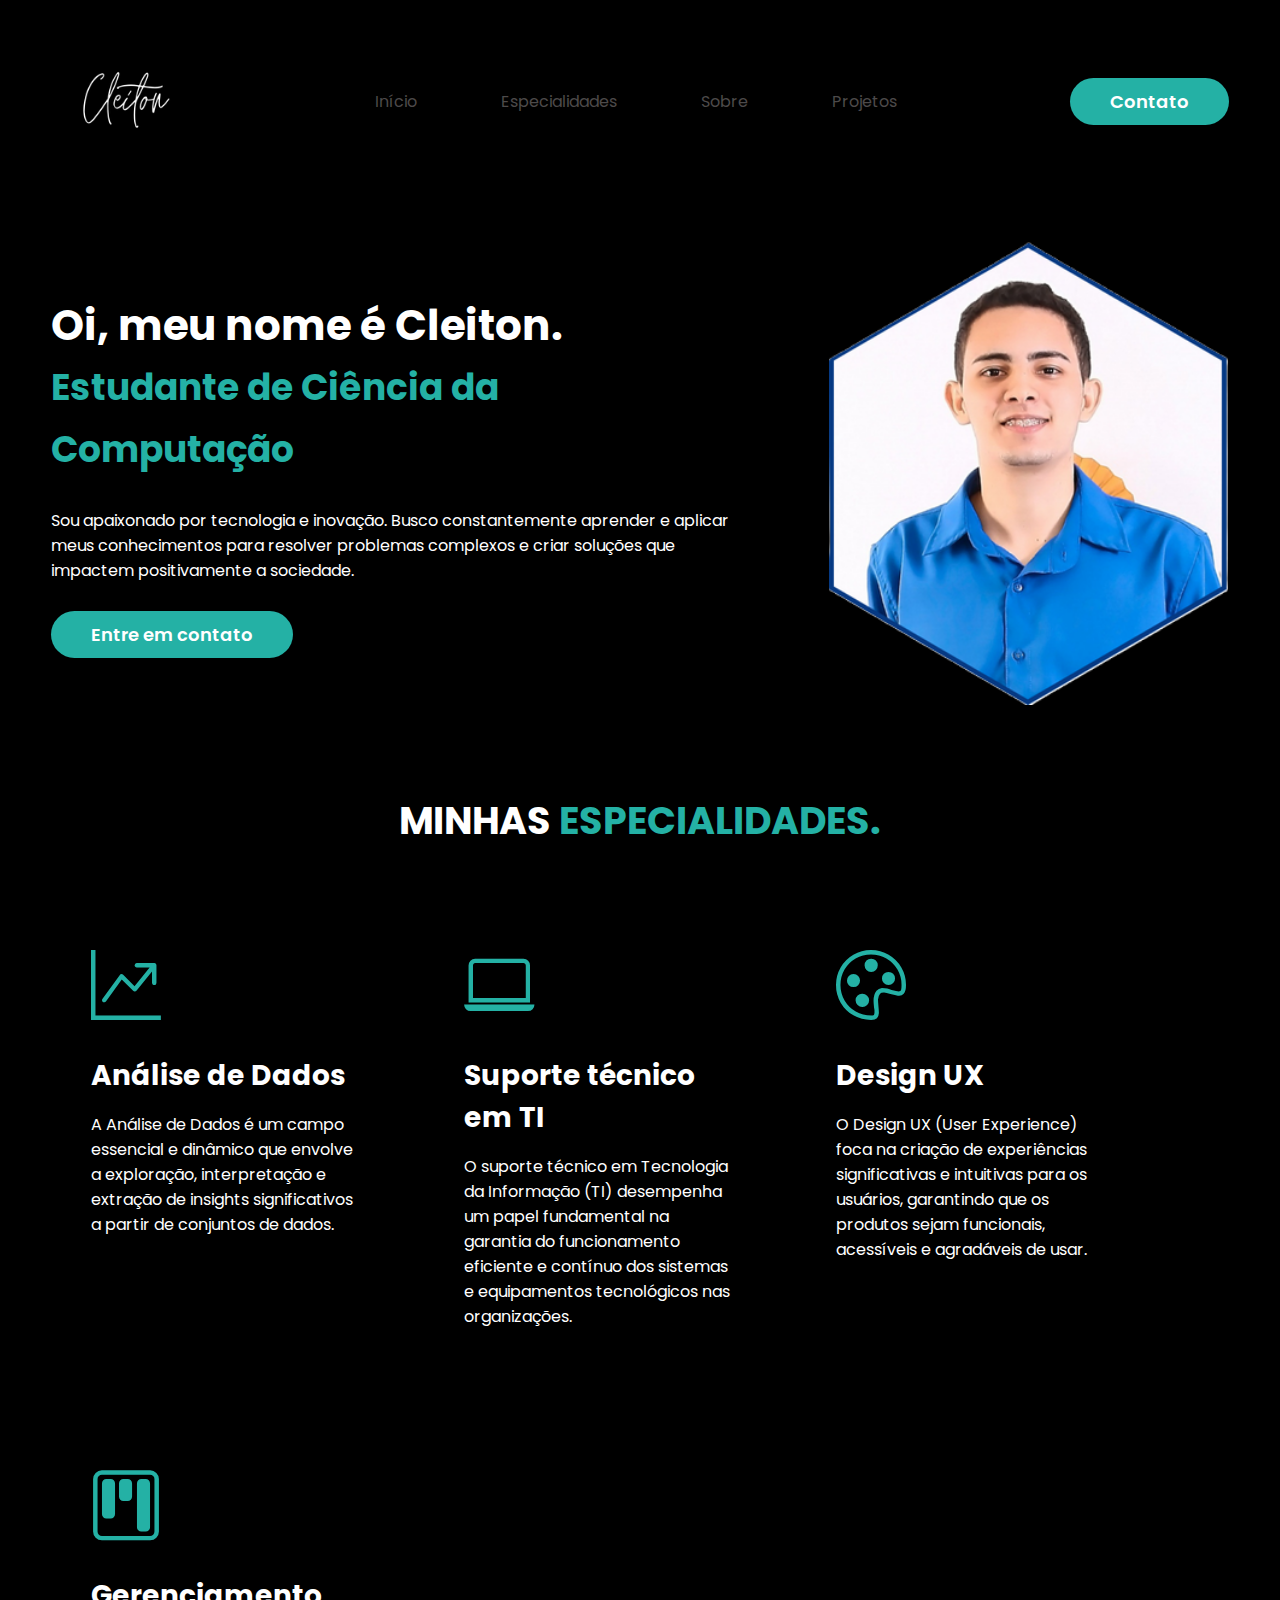
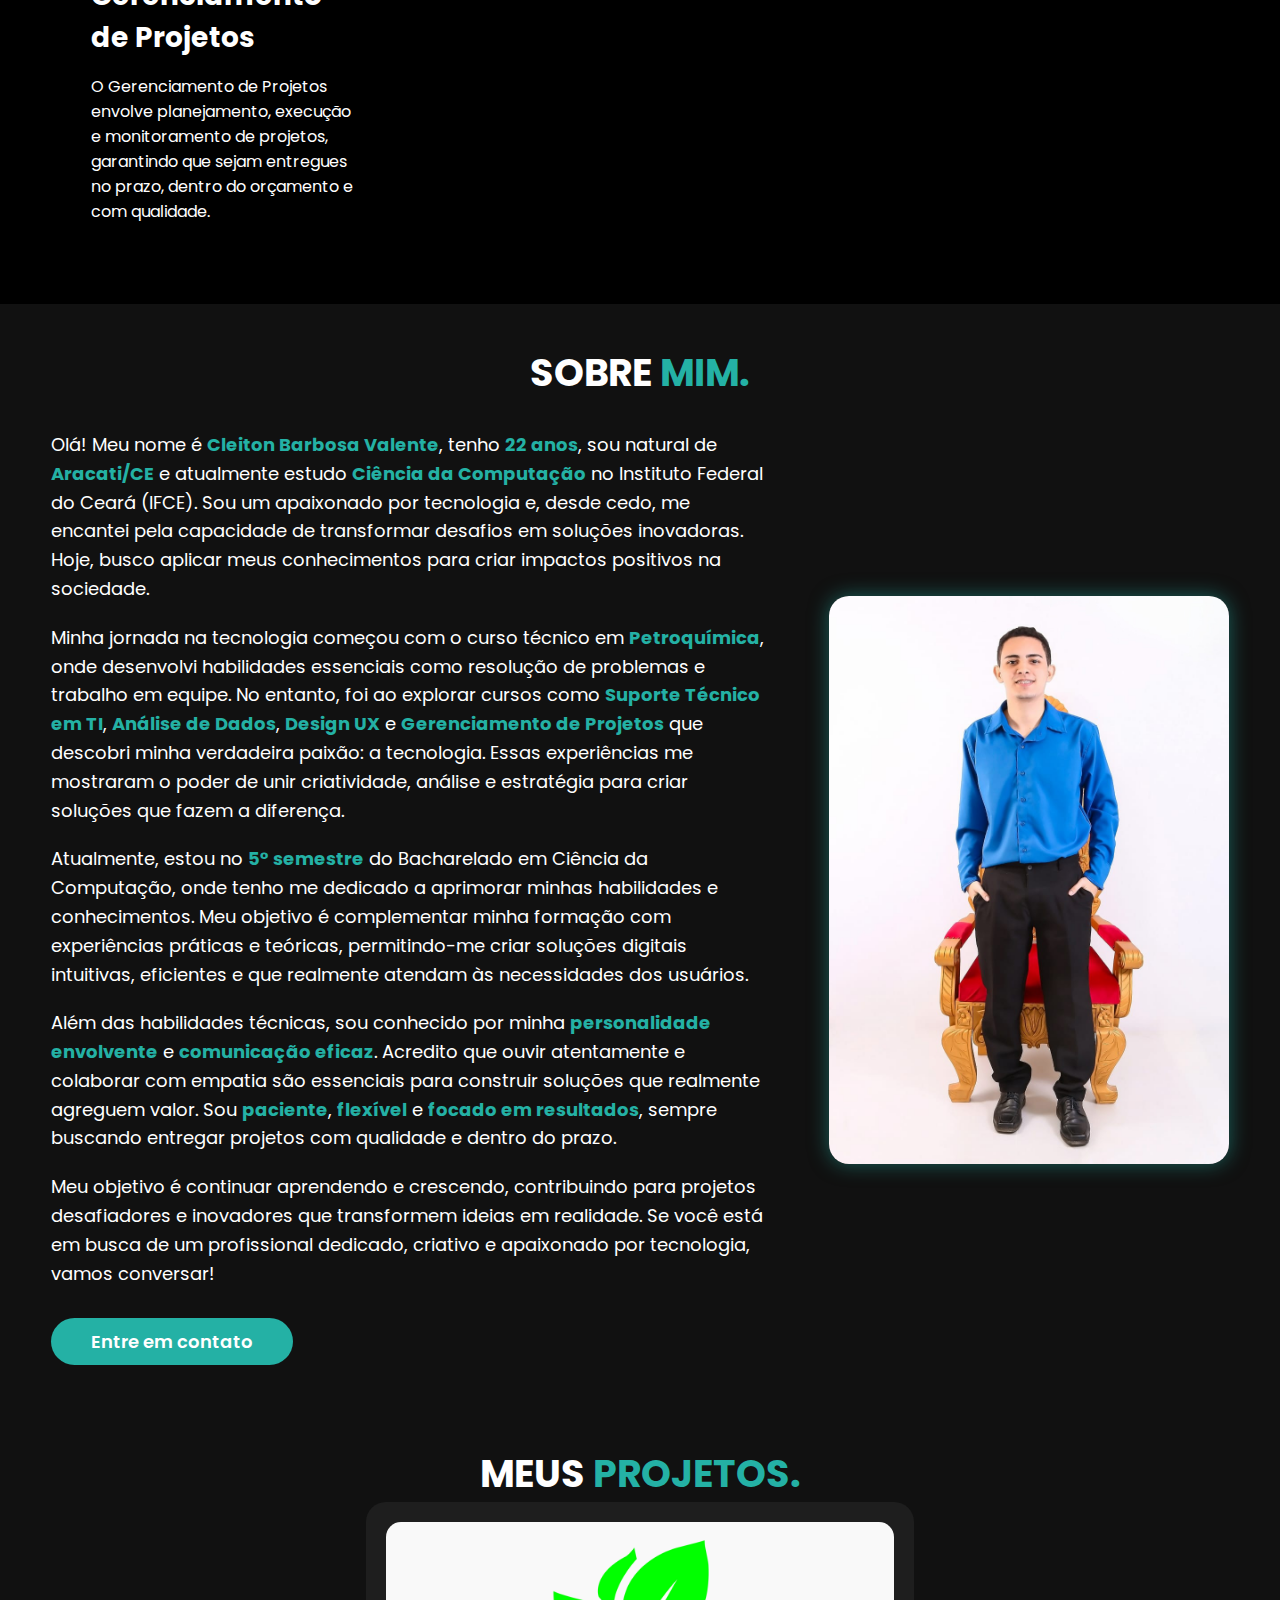
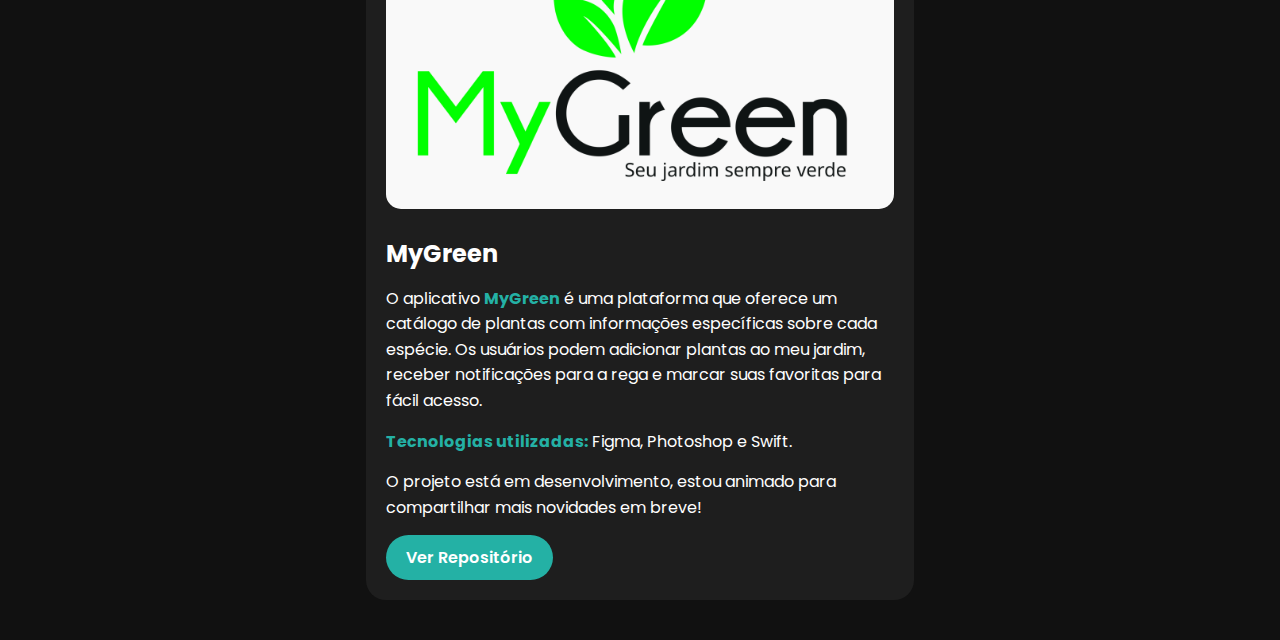
==== Portfólio.html @ 2c61b3e0 "Adicionando o código do portfólio" ====
<!DOCTYPE html>
<html lang="pt-br">
<head>
    <meta charset="UTF-8">
    <meta name="viewport" content="width=device-width, initial-scale=1.0">
    <!-- GOOGLE FONTS -->
    <link rel="preconnect" href="https://fonts.googleapis.com">
    <link rel="preconnect" href="https://fonts.gstatic.com" crossorigin>
    <link href="https://fonts.googleapis.com/css2?family=Poppins:ital,wght@0,100;0,200;0,300;0,400;0,500;0,600;0,700;0,800;0,900;1,100;1,200;1,300;1,400;1,500;1,600;1,700;1,800;1,900&display=swap" rel="stylesheet">
    <!-- FIM GOOGLE FONTES-->
    <!-- BOOTSTRAP ICONS -->
    <link rel="stylesheet" href="https://cdn.jsdelivr.net/npm/bootstrap-icons@1.10.5/font/bootstrap-icons.css">
    <!-- FIM BOOTSTRAP ICONS-->
    <link rel="stylesheet" href="style.css">
    <title>Portfólio</title>
</head>
<body>
    <!-- CABEÇALHO -->
    <header>
        <div class="interface">
            <div class="logo">
                <a href="#">
                    <img src="Nome.png" alt="Portfólio de Cleiton" width="150px">
                </a>
            </div> <!--logo-->

            <nav class="menu-desktop">
                <ul>
                    <li><a href="#">Início</a></li>
                    <li><a href="#especialidades">Especialidades</a></li>
                    <li><a href="#sobre">Sobre</a></li>
                    <li><a href="#projetos">Projetos</a></li>
                </ul>
            </nav>

            <div class="btn-contato">
                <a href="#">
                    <button>Contato</button>
                </a>
            </div>
        </div>
    </header>

    <!-- CONTEÚDO PRINCIPAL -->
    <main>
        <!-- TOPO DO SITE -->
        <section class="topo-do-site">
            <div class="interface">
                <div class="flex">
                    <div class="txt-topo-site">
                        <h1>Oi, meu nome é Cleiton.</h1>
                        <h1><span>Estudante de Ciência da Computação</span></h1>
                        <p>Sou apaixonado por tecnologia e inovação. Busco constantemente aprender e aplicar meus conhecimentos para resolver problemas complexos e criar soluções que impactem positivamente a sociedade.</p>

                        <div class="btn-contato">
                            <a href="#">
                                <button>Entre em contato</button>
                            </a>
                        </div>
                    </div><!--txt-topo-site-->

                    <div class="img-topo-site">
                        <img src="Design sem nome.png" alt="Ilustração de Cleiton, Estudante em Ciência da Computação" width="400px">
                    </div><!--img-topo-site-->
                </div><!--flex-->
            </div><!--interface-->
        </section><!--topo-do-site-->

        <!-- ESPECIALIDADES -->
        <section id="especialidades" class="especialidades">
            <div class="interface">
                <h2 class="titulo">MINHAS <span>ESPECIALIDADES.</span></h2>
                <div class="flex">
                    <div class="especialidades-box">
                        <i class="bi bi-graph-up-arrow"></i>
                        <h3>Análise de Dados</h3>
                        <p>A Análise de Dados é um campo essencial e dinâmico que envolve a exploração, interpretação e extração de insights significativos a partir de conjuntos de dados.</p>
                    </div><!--especialidades-box-->

                    <div class="especialidades-box">
                        <i class="bi bi-laptop"></i>
                        <h3>Suporte técnico em TI</h3>
                        <p>O suporte técnico em Tecnologia da Informação (TI) desempenha um papel fundamental na garantia do funcionamento eficiente e contínuo dos sistemas e equipamentos tecnológicos nas organizações.</p>
                    </div><!--especialidades-box-->

                    <div class="especialidades-box">
                        <i class="bi bi-palette"></i>
                        <h3>Design UX</h3>
                        <p>O Design UX (User Experience) foca na criação de experiências significativas e intuitivas para os usuários, garantindo que os produtos sejam funcionais, acessíveis e agradáveis de usar.</p>
                    </div><!--especialidades-box-->
                </div><!--flex-->

                <div class="flex">
                    <div class="especialidades-box">
                        <i class="bi bi-kanban"></i>
                        <h3>Gerenciamento de Projetos</h3>
                        <p>O Gerenciamento de Projetos envolve planejamento, execução e monitoramento de projetos, garantindo que sejam entregues no prazo, dentro do orçamento e com qualidade.</p>
                    </div><!--especialidades-box-->
                </div><!--flex-->
            </div><!--interface-->
        </section><!--especialidades-->

        <!-- SOBRE MIM -->
        <section id="sobre" class="sobre">
            <div class="interface">
                <h2 class="titulo">SOBRE <span>MIM.</span></h2>
                <div class="flex">
                    <div class="txt-sobre">
                        <p class="primeiro-paragrafo">
                            Olá! Meu nome é <strong>Cleiton Barbosa Valente</strong>, tenho <strong>22 anos</strong>, sou natural de <strong>Aracati/CE</strong> e atualmente estudo <strong>Ciência da Computação</strong> no Instituto Federal do Ceará (IFCE). Sou um apaixonado por tecnologia e, desde cedo, me encantei pela capacidade de transformar desafios em soluções inovadoras. Hoje, busco aplicar meus conhecimentos para criar impactos positivos na sociedade.
                        </p>
                        <p>
                            Minha jornada na tecnologia começou com o curso técnico em <strong>Petroquímica</strong>, onde desenvolvi habilidades essenciais como resolução de problemas e trabalho em equipe. No entanto, foi ao explorar cursos como <strong>Suporte Técnico em TI</strong>, <strong>Análise de Dados</strong>, <strong>Design UX</strong> e <strong>Gerenciamento de Projetos</strong> que descobri minha verdadeira paixão: a tecnologia. Essas experiências me mostraram o poder de unir criatividade, análise e estratégia para criar soluções que fazem a diferença.
                        </p>
                        <p>
                            Atualmente, estou no <strong>5° semestre</strong> do Bacharelado em Ciência da Computação, onde tenho me dedicado a aprimorar minhas habilidades e conhecimentos. Meu objetivo é complementar minha formação com experiências práticas e teóricas, permitindo-me criar soluções digitais intuitivas, eficientes e que realmente atendam às necessidades dos usuários.
                        </p>
                        <p>
                            Além das habilidades técnicas, sou conhecido por minha <strong>personalidade envolvente</strong> e <strong>comunicação eficaz</strong>. Acredito que ouvir atentamente e colaborar com empatia são essenciais para construir soluções que realmente agreguem valor. Sou <strong>paciente</strong>, <strong>flexível</strong> e <strong>focado em resultados</strong>, sempre buscando entregar projetos com qualidade e dentro do prazo.
                        </p>
                        <p>
                            Meu objetivo é continuar aprendendo e crescendo, contribuindo para projetos desafiadores e inovadores que transformem ideias em realidade. Se você está em busca de um profissional dedicado, criativo e apaixonado por tecnologia, vamos conversar!
                        </p>
                        <div class="btn-contato">
                            <a href="#">
                                <button>Entre em contato</button>
                            </a>
                        </div>
                    </div><!--txt-sobre-->

                    <div class="img-sobre">
                        <img src="IMG-20220207-WA0047.jpg" alt="Foto de Cleiton Barbosa Valente">
                    </div><!--img-sobre-->
                </div><!--flex-->
            </div><!--interface-->
        </section><!--sobre-->

        <section id="projetos" class="projetos">
            <div class="interface">
                <h2 class="titulo">MEUS <span>PROJETOS.</span></h2>
                <div class="flex">
                    <!-- Projeto MyGreen -->
                    <div class="projeto-box">
                        <div class="img-projeto">
                            <img src="MyGreen Logomarca.png" alt="Logomarca do Projeto MyGreen">
                        </div>
                        <div class="txt-projeto">
                            <h3>MyGreen</h3>
                            <p>
                                O aplicativo <strong>MyGreen</strong> é uma plataforma que oferece um catálogo de plantas com informações específicas sobre cada espécie. Os usuários podem adicionar plantas ao meu jardim, receber notificações para a rega e marcar suas favoritas para fácil acesso.
                            </p>
                            <p>
                                <strong>Tecnologias utilizadas:</strong> Figma, Photoshop e Swift.
                            </p>
                            <p>
                                O projeto está em desenvolvimento, estou animado para compartilhar mais novidades em breve!
                            </p>
                            <div class="btn-projeto">
                                <a href="https://github.com/Cleitonbvalente/MyGreen_" target="_blank">
                                    <button>Ver Repositório</button>
                                </a>
                            </div>
                        </div>
                    </div><!--projeto-box-->
                </div><!--flex-->
            </div><!--interface-->
        </section><!--projetos-->
    </main>
</body>
</html>
---- style.css ----
/* ESTILO GERAL */
* {
    margin: 0;
    padding: 0;
    box-sizing: border-box;
    font-family: 'Poppins', sans-serif;
}

body {
    background-color: #000000;
    height: 100vh;
}

.interface {
    max-width: 1200px;
    margin: 0 auto;
}

.flex {
    display: flex;
}

.btn-contato button {
    padding: 10px 40px;
    font-size: 18px;
    color: #fff;
    font-weight: 600;
    background-color: #24b1a5;
    border: 0;
    border-radius: 30px;
    cursor: pointer;
    transition: .2s;
}

h2.titulo {
    color: #fff;
    font-size: 38px;
    text-align: center;
}

h2.titulo span {
    color: #24b1a5;
}

/* ESTILO DO CABEÇALHO */
header {
    padding: 40px 4%;
}

header > .interface {
    display: flex;
    align-items: center;
    justify-content: space-between;
}

header a {
    color: #4d4a4a;
    text-decoration: none;
    display: inline-block;
}

header a:hover {
    color: #24b1a5;
    transform: scale(1.05);
    transition: .2s;
}

header nav ul {
    list-style-type: none;
}

header nav ul li {
    display: inline-block;
    padding: 0 40px;
}

header .btn-contato button:hover {
    box-shadow: 0px 0px 8px #75c7c0;
    transform: scale(1.05);
}

/* ESTILO DO TOPO DO SITE */
section.topo-do-site {
    padding: 40px 4%;
}

section.topo-do-site .flex {
    align-items: center;
    justify-content: center;
    gap: 90px;
}

.topo-do-site h1 {
    color: #fff;
    font-size: 42px;
    line-height: 60px;
}

.topo-do-site .txt-topo-site h1 span {
    color: #24b1a5;
    font-size: 36px;
}

.topo-do-site .txt-topo-site p {
    color: #fff;
    margin: 28px 0;
}

.topo-do-site .img-topo-site img {
    position: relative;
    animation: flutuar 2s ease-in-out infinite alternate;
}

@keyframes flutuar {
    0% {
        top: 0;
    }
    100% {
        top: 30px;
    }
}

/* ESTILO DAS ESPECIALIDADES */
section.especialidades {
    padding: 40px 4%;
}

section.especialidades .flex {
    gap: 20px;
    flex-wrap: wrap;
    justify-content: flex-start;
}

.especialidades .especialidades-box {
    color: #fff;
    padding: 40px;
    border-radius: 20px;
    margin-top: 45px;
    transition: .2s;
    flex: 1 1 calc(33.333% - 40px);
    max-width: calc(33.333% - 40px);
    box-sizing: border-box;
}

.especialidades .especialidades-box:hover {
    transform: scale(1.05);
    box-shadow: 0 0 20px #ffffff78;
}

.especialidades .especialidades-box i {
    font-size: 70px;
    color: #24b1a5;
}

.especialidades .especialidades-box h3 {
    font-size: 28px;
    margin: 15px 0;
}

/* ESTILO DA SEÇÃO SOBRE */
section.sobre {
    padding: 40px 4%;
    background-color: #111;
}

section.sobre .flex {
    align-items: center;
    gap: 60px;
}

section.sobre .txt-sobre {
    flex: 1;
}

section.sobre .txt-sobre p {
    color: #fff;
    font-size: 18px;
    line-height: 1.6;
    margin-bottom: 20px;
}

section.sobre .txt-sobre p.primeiro-paragrafo {
    margin-top: 30px; /* Espaço entre o título e o primeiro parágrafo */
}

section.sobre .txt-sobre p strong {
    color: #24b1a5;
}

section.sobre .img-sobre img {
    width: 100%;
    max-width: 400px;
    border-radius: 20px;
    box-shadow: 0 0 20px rgba(36, 177, 165, 0.5);
}

section.sobre .btn-contato {
    margin-top: 30px;
}

/* RESPONSIVIDADE */
@media (max-width: 768px) {
    header nav ul li {
        padding: 0 20px;
    }

    section.topo-do-site .flex {
        flex-direction: column;
        gap: 30px;
    }

    .topo-do-site .img-topo-site img {
        width: 100%;
        max-width: 300px;
    }

    section.especialidades .flex {
        flex-direction: column;
    }

    .especialidades .especialidades-box {
        flex: 1 1 100%;
        max-width: 100%;
    }

    section.sobre .flex {
        flex-direction: column;
    }

    section.sobre .img-sobre img {
        max-width: 300px;
    }
}
/* ESTILO DA SEÇÃO DE PROJETOS */
section.projetos {
    padding: 40px 4%;
    background-color: #111;
}

section.projetos .flex {
    gap: 40px;
    flex-wrap: wrap;
    justify-content: center;
}

.projeto-box {
    background-color: #1e1e1e;
    border-radius: 20px;
    padding: 20px;
    transition: .2s;
    flex: 1 1 calc(50% - 40px);
    max-width: calc(50% - 40px);
    box-sizing: border-box;
}

.projeto-box:hover {
    transform: scale(1.05);
    box-shadow: 0 0 20px rgba(36, 177, 165, 0.5);
}

.projeto-box .img-projeto img {
    width: 100%;
    border-radius: 15px;
}

.projeto-box .txt-projeto {
    margin-top: 20px;
}

.projeto-box .txt-projeto h3 {
    color: #fff;
    font-size: 24px;
    margin-bottom: 15px;
}

.projeto-box .txt-projeto p {
    color: #fff;
    font-size: 16px;
    line-height: 1.6;
    margin-bottom: 15px;
}

.projeto-box .txt-projeto p strong {
    color: #24b1a5;
}

.projeto-box .btn-projeto button {
    padding: 10px 20px;
    font-size: 16px;
    color: #fff;
    font-weight: 600;
    background-color: #24b1a5;
    border: 0;
    border-radius: 30px;
    cursor: pointer;
    transition: .2s;
}

.projeto-box .btn-projeto button:hover {
    background-color: #1a8a7f;
    transform: scale(1.05);
}

/* RESPONSIVIDADE PARA PROJETOS */
@media (max-width: 768px) {
    .projeto-box {
        flex: 1 1 100%;
        max-width: 100%;
    }
}
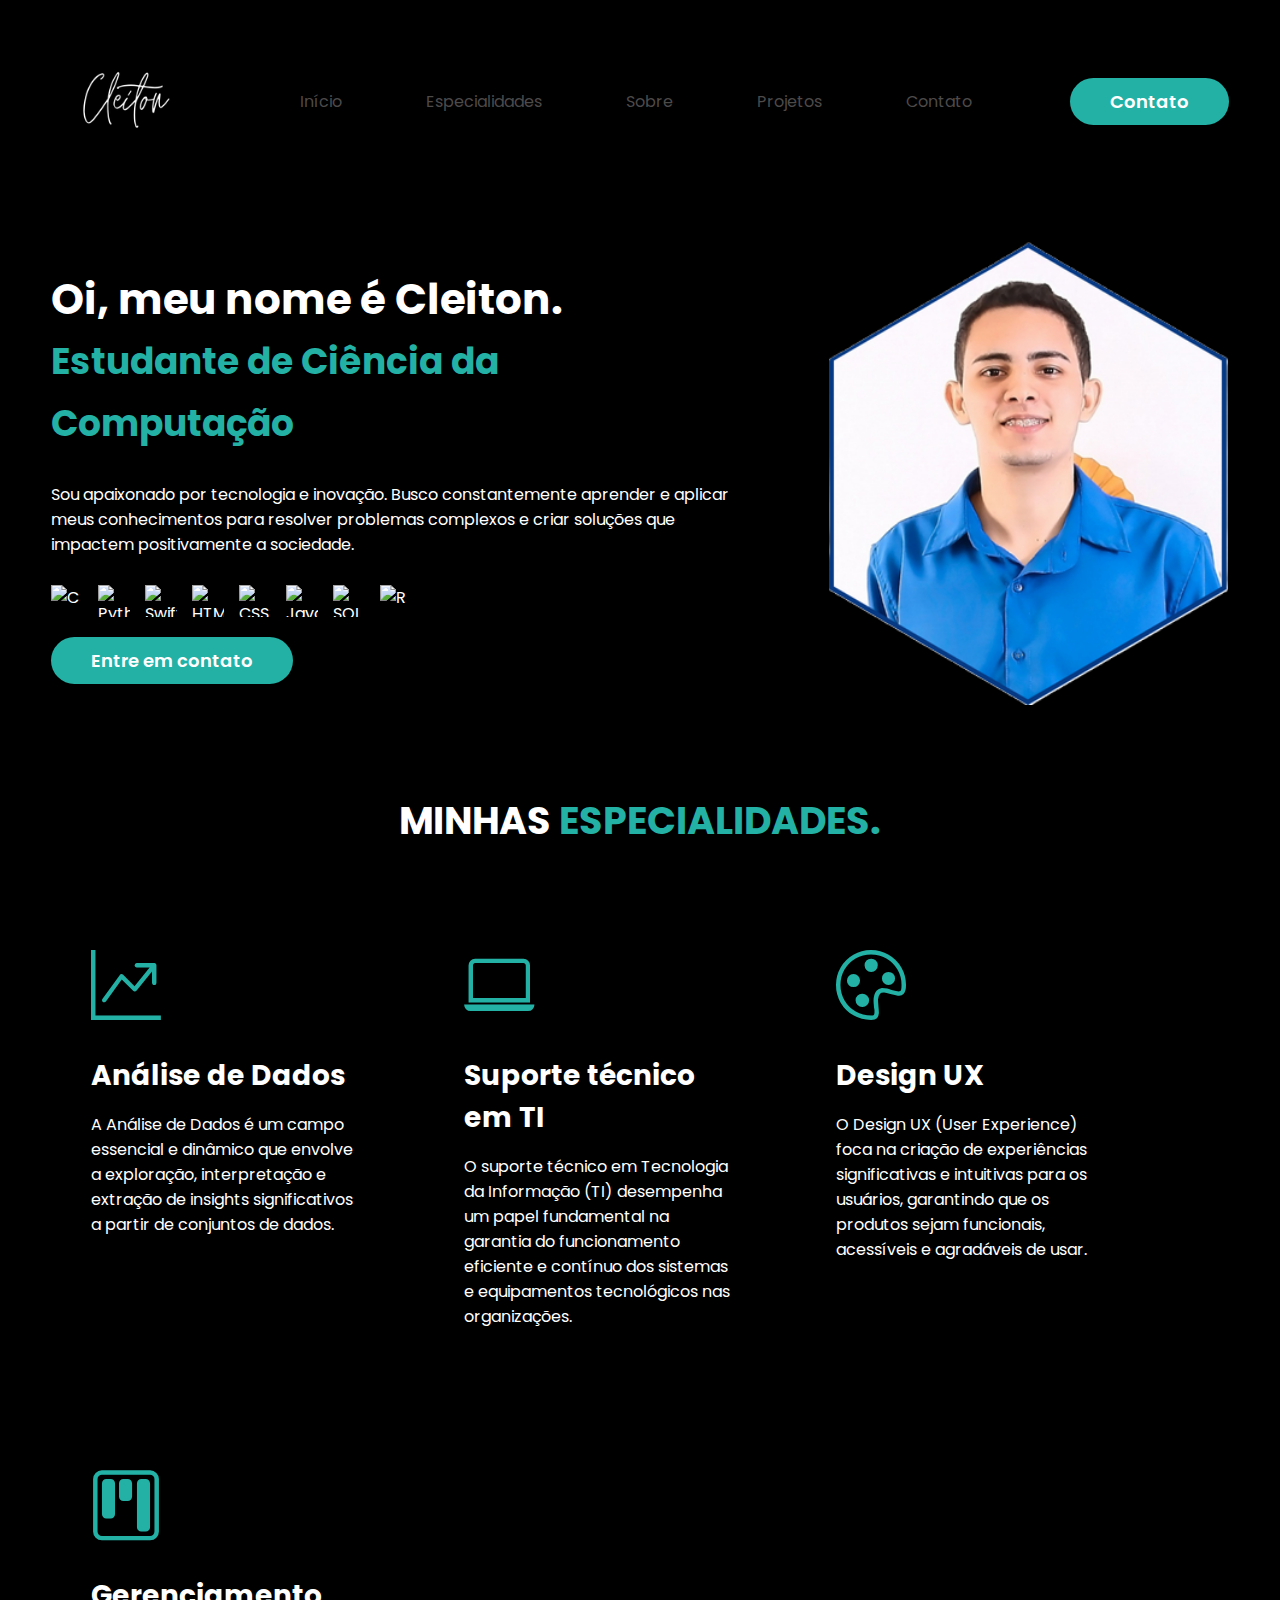
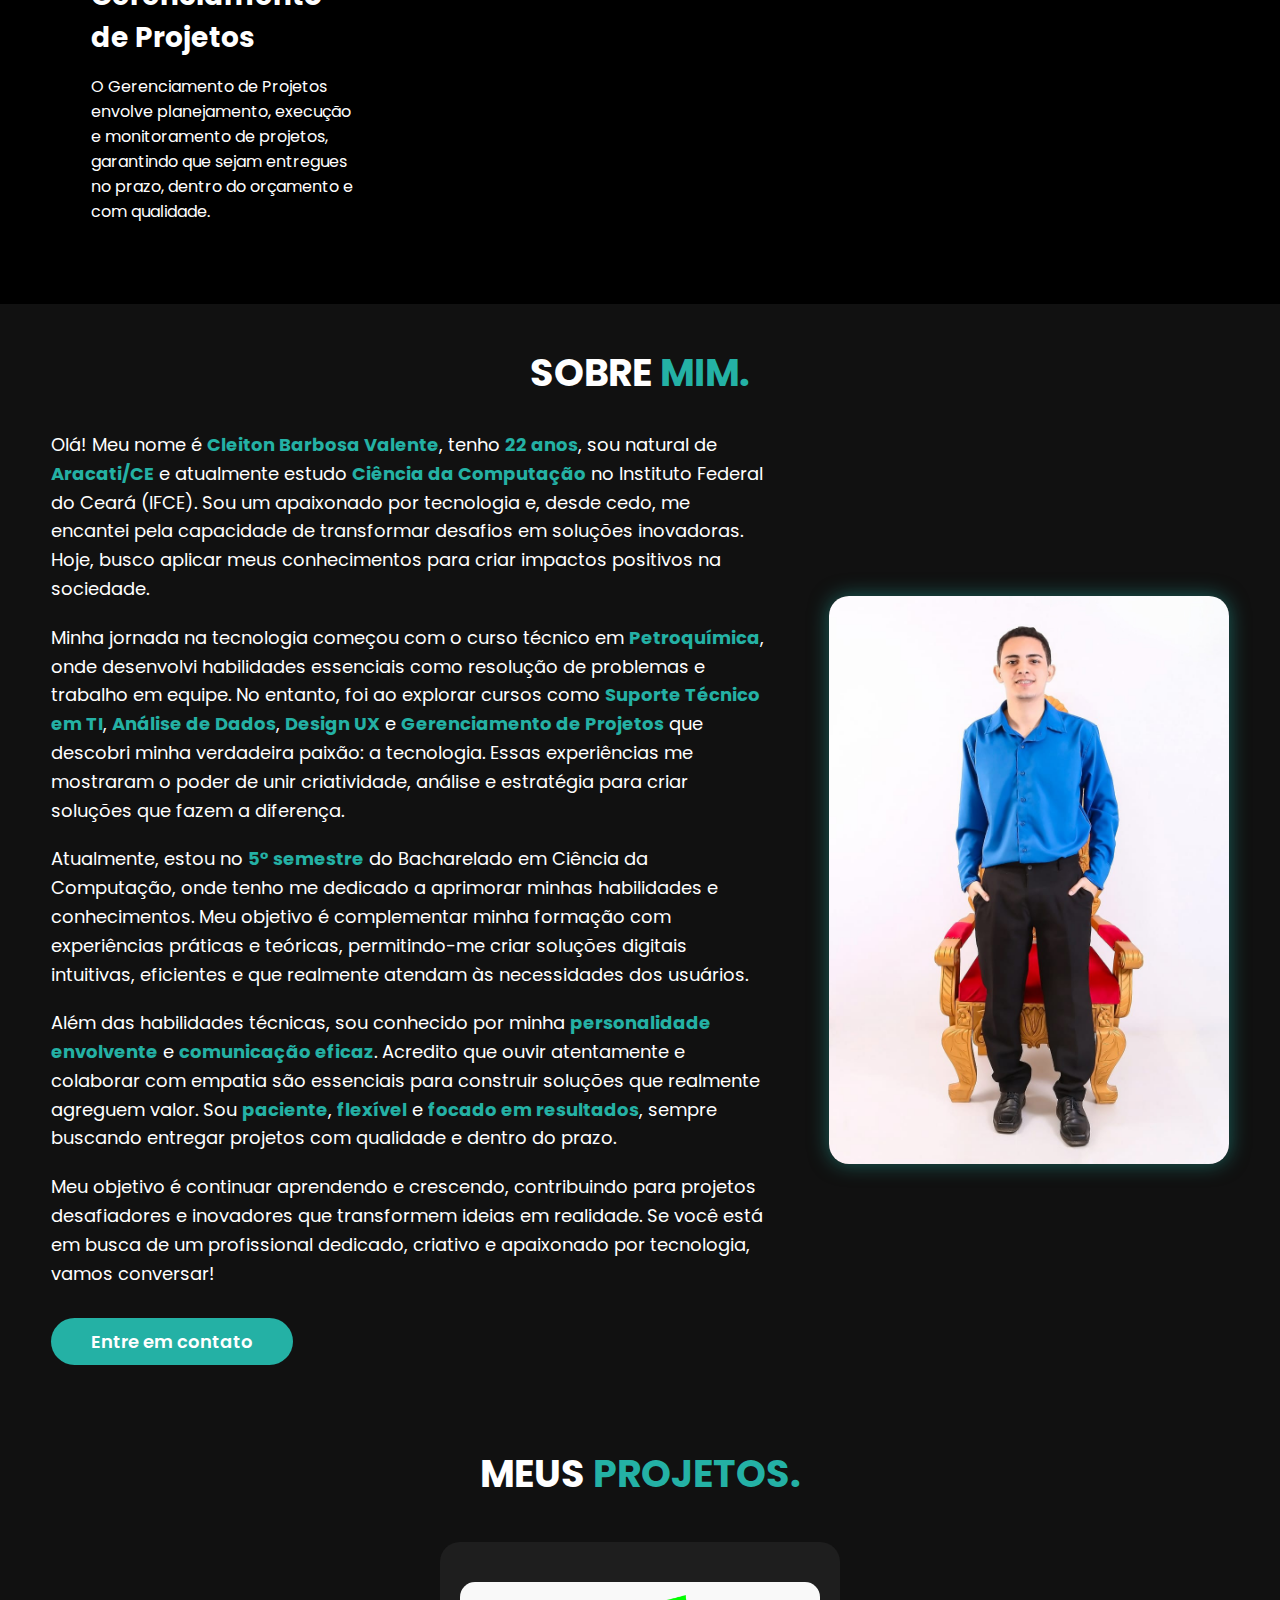
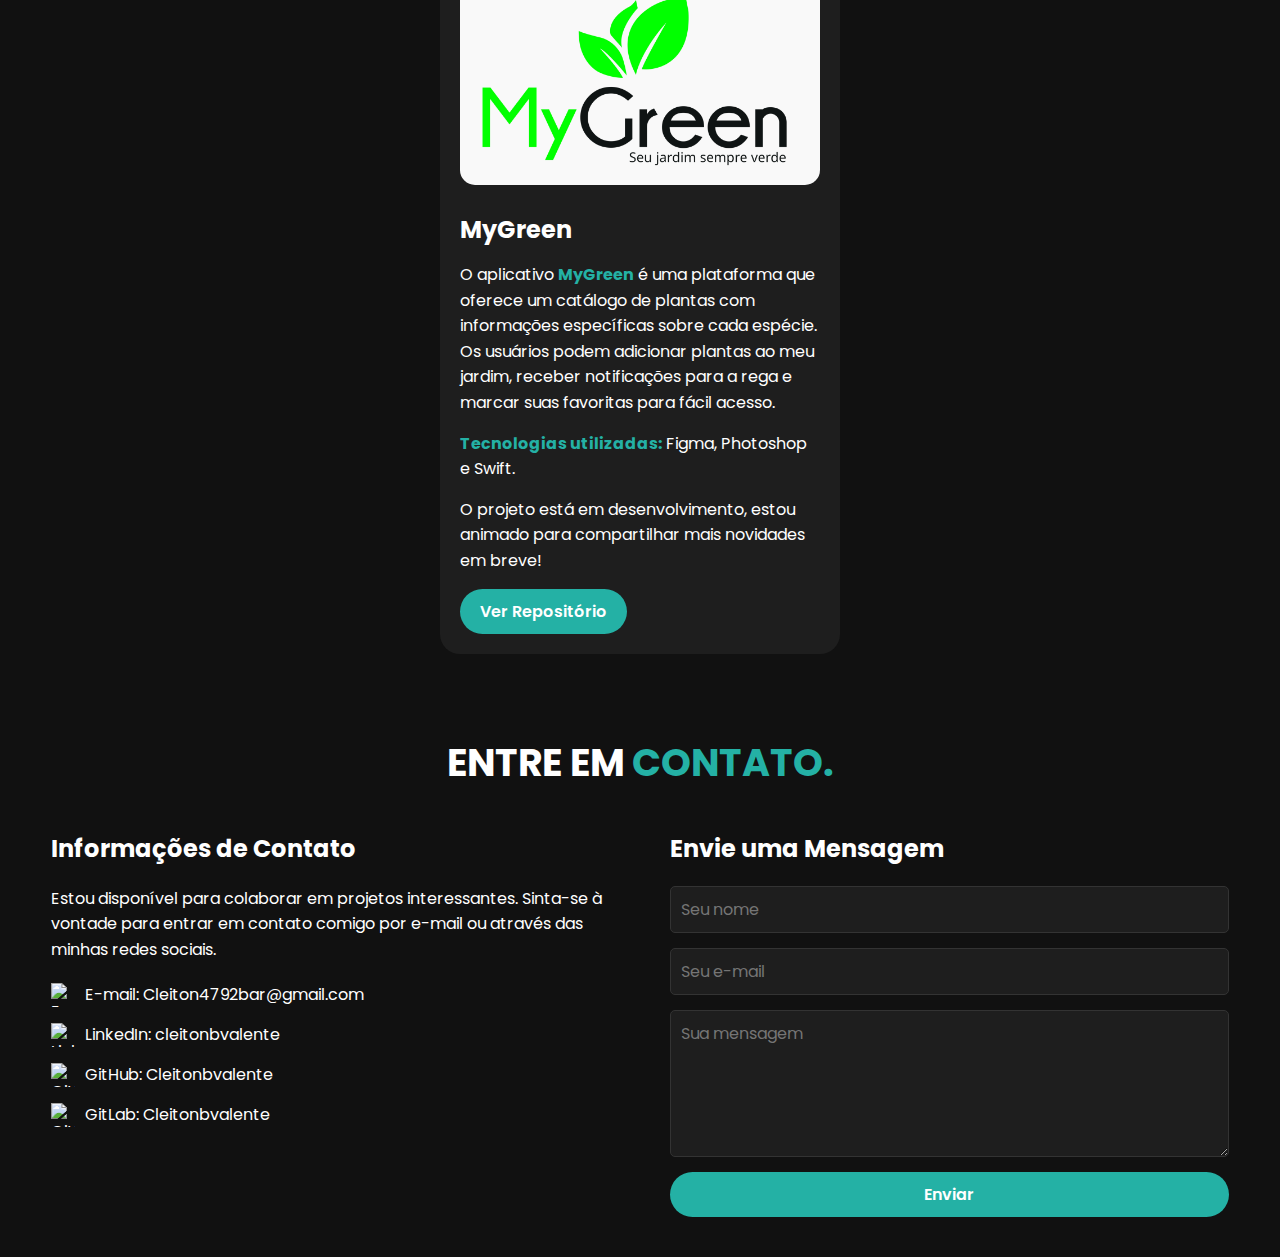
==== commit 07e6bdd3: "Commit do portfólio" ====
--- a/Portfólio.html
+++ b/Portfólio.html
@@ -1,8 +1,17 @@
 <!DOCTYPE html>
-<html lang="pt-br">
+<html lang="pt-br" style="scroll-behavior: smooth;">
 <head>
     <meta charset="UTF-8">
     <meta name="viewport" content="width=device-width, initial-scale=1.0">
+    <!-- Meta Tags para SEO -->
+    <meta name="description" content="Portfólio de Cleiton Barbosa Valente, estudante de Ciência da Computação e apaixonado por tecnologia.">
+    <meta name="keywords" content="portfolio, ciência da computação, análise de dados, suporte técnico, design ux, gerenciamento de projetos">
+    <meta name="author" content="Cleiton Barbosa Valente">
+    <!-- Meta Tags para Redes Sociais -->
+    <meta property="og:title" content="Portfólio de Cleiton Barbosa Valente">
+    <meta property="og:description" content="Estudante de Ciência da Computação e apaixonado por tecnologia.">
+    <meta property="og:image" content="https://raw.githubusercontent.com/Cleitonbvalente/Portfolio/main/Design%20sem%20nome.png">
+    <meta property="og:url" content="https://cleitonbvalente.github.io/Portfolio/">
     <!-- GOOGLE FONTS -->
     <link rel="preconnect" href="https://fonts.googleapis.com">
     <link rel="preconnect" href="https://fonts.gstatic.com" crossorigin>
@@ -12,7 +21,7 @@
     <link rel="stylesheet" href="https://cdn.jsdelivr.net/npm/bootstrap-icons@1.10.5/font/bootstrap-icons.css">
     <!-- FIM BOOTSTRAP ICONS-->
     <link rel="stylesheet" href="style.css">
-    <title>Portfólio</title>
+    <title>Portfólio de Cleiton</title>
 </head>
 <body>
     <!-- CABEÇALHO -->
@@ -20,7 +29,7 @@
         <div class="interface">
             <div class="logo">
                 <a href="#">
-                    <img src="Nome.png" alt="Portfólio de Cleiton" width="150px">
+                    <img src="Nome.png" alt="Logotipo do Portfólio de Cleiton" width="150px">
                 </a>
             </div> <!--logo-->
 
@@ -30,12 +39,13 @@
                     <li><a href="#especialidades">Especialidades</a></li>
                     <li><a href="#sobre">Sobre</a></li>
                     <li><a href="#projetos">Projetos</a></li>
+                    <li><a href="#contato">Contato</a></li>
                 </ul>
             </nav>
 
             <div class="btn-contato">
-                <a href="#">
-                    <button>Contato</button>
+                <a href="mailto:Cleiton4792bar@gmail.com">
+                    <button aria-label="Entre em contato">Contato</button>
                 </a>
             </div>
         </div>
@@ -52,9 +62,22 @@
                         <h1><span>Estudante de Ciência da Computação</span></h1>
                         <p>Sou apaixonado por tecnologia e inovação. Busco constantemente aprender e aplicar meus conhecimentos para resolver problemas complexos e criar soluções que impactem positivamente a sociedade.</p>
 
+                        <!-- Ícones das Tecnologias -->
+                        <div class="tecnologias">
+                            <img src="https://raw.githubusercontent.com/devicons/devicon/master/icons/c/c-original.svg" alt="C" title="C">
+                            <img src="https://raw.githubusercontent.com/devicons/devicon/master/icons/python/python-original.svg" alt="Python" title="Python">
+                            <img src="https://raw.githubusercontent.com/devicons/devicon/master/icons/swift/swift-original.svg" alt="Swift" title="Swift">
+                            <img src="https://raw.githubusercontent.com/devicons/devicon/master/icons/html5/html5-original.svg" alt="HTML" title="HTML">
+                            <img src="https://raw.githubusercontent.com/devicons/devicon/master/icons/css3/css3-original.svg" alt="CSS" title="CSS">
+                            <img src="https://raw.githubusercontent.com/devicons/devicon/master/icons/javascript/javascript-original.svg" alt="JavaScript" title="JavaScript">
+                            <img src="https://raw.githubusercontent.com/devicons/devicon/master/icons/mysql/mysql-original.svg" alt="SQL" title="SQL">
+                            <img src="https://raw.githubusercontent.com/devicons/devicon/master/icons/r/r-original.svg" alt="R" title="R">
+                        </div>
+
+                        <!-- Botão "Entre em contato" -->
                         <div class="btn-contato">
-                            <a href="#">
-                                <button>Entre em contato</button>
+                            <a href="mailto:Cleiton4792bar@gmail.com">
+                                <button aria-label="Entre em contato">Entre em contato</button>
                             </a>
                         </div>
                     </div><!--txt-topo-site-->
@@ -122,8 +145,8 @@
                             Meu objetivo é continuar aprendendo e crescendo, contribuindo para projetos desafiadores e inovadores que transformem ideias em realidade. Se você está em busca de um profissional dedicado, criativo e apaixonado por tecnologia, vamos conversar!
                         </p>
                         <div class="btn-contato">
-                            <a href="#">
-                                <button>Entre em contato</button>
+                            <a href="mailto:Cleiton4792bar@gmail.com">
+                                <button aria-label="Entre em contato">Entre em contato</button>
                             </a>
                         </div>
                     </div><!--txt-sobre-->
@@ -135,6 +158,7 @@
             </div><!--interface-->
         </section><!--sobre-->
 
+        <!-- PROJETOS -->
         <section id="projetos" class="projetos">
             <div class="interface">
                 <h2 class="titulo">MEUS <span>PROJETOS.</span></h2>
@@ -165,6 +189,72 @@
                 </div><!--flex-->
             </div><!--interface-->
         </section><!--projetos-->
+
+        <!-- SEÇÃO DE CONTATO -->
+        <section id="contato" class="contato">
+            <div class="interface">
+                <h2 class="titulo" style="margin-bottom: 40px;">ENTRE EM <span>CONTATO.</span></h2>
+                <div class="flex">
+                    <div class="contato-info">
+                        <h3>Informações de Contato</h3>
+                        <p>Estou disponível para colaborar em projetos interessantes. Sinta-se à vontade para entrar em contato comigo por e-mail ou através das minhas redes sociais.</p>
+                        <ul>
+                            <li>
+                                <a href="mailto:Cleiton4792bar@gmail.com">
+                                    <img src="https://raw.githubusercontent.com/devicons/devicon/master/icons/gmail/gmail-original.svg" alt="E-mail" width="24px">
+                                    E-mail: Cleiton4792bar@gmail.com
+                                </a>
+                            </li>
+                            <li>
+                                <a href="https://www.linkedin.com/in/cleitonbvalente" target="_blank">
+                                    <img src="https://raw.githubusercontent.com/devicons/devicon/master/icons/linkedin/linkedin-original.svg" alt="LinkedIn" width="24px">
+                                    LinkedIn: cleitonbvalente
+                                </a>
+                            </li>
+                            <li>
+                                <a href="https://github.com/Cleitonbvalente" target="_blank">
+                                    <img src="https://raw.githubusercontent.com/devicons/devicon/master/icons/github/github-original.svg" alt="GitHub" width="24px">
+                                    GitHub: Cleitonbvalente
+                                </a>
+                            </li>
+                            <li>
+                                <a href="https://gitlab.com/Cleitonbvalente" target="_blank">
+                                    <img src="https://raw.githubusercontent.com/devicons/devicon/master/icons/gitlab/gitlab-original.svg" alt="GitLab" width="24px">
+                                    GitLab: Cleitonbvalente
+                                </a>
+                            </li>
+                        </ul>
+                    </div><!--contato-info-->
+
+                    <div class="form-contato">
+                        <h3>Envie uma Mensagem</h3>
+                        <form action="#" method="post">
+                            <input type="text" name="nome" placeholder="Seu nome" required>
+                            <input type="email" name="email" placeholder="Seu e-mail" required>
+                            <textarea name="mensagem" placeholder="Sua mensagem" rows="5" required></textarea>
+                            <button type="submit" aria-label="Enviar mensagem">Enviar</button>
+                        </form>
+                    </div><!--form-contato-->
+                </div><!--flex-->
+            </div><!--interface-->
+        </section><!--contato-->
     </main>
+
+    <!-- Botão "Voltar ao Topo" -->
+    <a href="#" class="btn-topo" title="Voltar ao topo">
+        <i class="bi bi-arrow-up"></i>
+    </a>
+
+    <!-- Script para o Botão "Voltar ao Topo" -->
+    <script>
+        window.addEventListener('scroll', function() {
+            const btnTopo = document.querySelector('.btn-topo');
+            if (window.scrollY > 300) {
+                btnTopo.classList.add('visible');
+            } else {
+                btnTopo.classList.remove('visible');
+            }
+        });
+    </script>
 </body>
 </html>
--- a/style.css
+++ b/style.css
@@ -1,4 +1,11 @@
 /* ESTILO GERAL */
+:root {
+    --cor-primaria: #24b1a5;
+    --cor-secundaria: #ffffff;
+    --cor-fundo: #000000;
+    --cor-destaque: #1a8a7f;
+}
+
 * {
     margin: 0;
     padding: 0;
@@ -7,7 +14,8 @@
 }
 
 body {
-    background-color: #000000;
+    background-color: var(--cor-fundo);
+    color: var(--cor-secundaria);
     height: 100vh;
 }
 
@@ -23,23 +31,28 @@
 .btn-contato button {
     padding: 10px 40px;
     font-size: 18px;
-    color: #fff;
+    color: var(--cor-secundaria);
     font-weight: 600;
-    background-color: #24b1a5;
+    background-color: var(--cor-primaria);
     border: 0;
     border-radius: 30px;
     cursor: pointer;
-    transition: .2s;
+    transition: transform 0.3s ease, box-shadow 0.3s ease;
+}
+
+.btn-contato button:hover {
+    transform: scale(1.05);
+    box-shadow: 0px 0px 8px #75c7c0;
 }
 
 h2.titulo {
-    color: #fff;
+    color: var(--cor-secundaria);
     font-size: 38px;
     text-align: center;
 }
 
 h2.titulo span {
-    color: #24b1a5;
+    color: var(--cor-primaria);
 }
 
 /* ESTILO DO CABEÇALHO */
@@ -57,12 +70,12 @@
     color: #4d4a4a;
     text-decoration: none;
     display: inline-block;
+    transition: color 0.3s ease, transform 0.3s ease;
 }
 
 header a:hover {
-    color: #24b1a5;
+    color: var(--cor-primaria);
     transform: scale(1.05);
-    transition: .2s;
 }
 
 header nav ul {
@@ -72,11 +85,6 @@
 header nav ul li {
     display: inline-block;
     padding: 0 40px;
-}
-
-header .btn-contato button:hover {
-    box-shadow: 0px 0px 8px #75c7c0;
-    transform: scale(1.05);
 }
 
 /* ESTILO DO TOPO DO SITE */
@@ -91,19 +99,36 @@
 }
 
 .topo-do-site h1 {
-    color: #fff;
+    color: var(--cor-secundaria);
     font-size: 42px;
     line-height: 60px;
 }
 
 .topo-do-site .txt-topo-site h1 span {
-    color: #24b1a5;
+    color: var(--cor-primaria);
     font-size: 36px;
 }
 
 .topo-do-site .txt-topo-site p {
-    color: #fff;
+    color: var(--cor-secundaria);
     margin: 28px 0;
+}
+
+/* Ícones das Tecnologias */
+.tecnologias {
+    display: flex;
+    gap: 15px;
+    margin: 20px 0;
+}
+
+.tecnologias img {
+    width: 32px;
+    height: 32px;
+    transition: transform 0.3s ease;
+}
+
+.tecnologias img:hover {
+    transform: scale(1.2);
 }
 
 .topo-do-site .img-topo-site img {
@@ -132,24 +157,24 @@
 }
 
 .especialidades .especialidades-box {
-    color: #fff;
+    color: var(--cor-secundaria);
     padding: 40px;
     border-radius: 20px;
     margin-top: 45px;
-    transition: .2s;
+    transition: transform 0.3s ease, box-shadow 0.3s ease;
     flex: 1 1 calc(33.333% - 40px);
     max-width: calc(33.333% - 40px);
     box-sizing: border-box;
 }
 
 .especialidades .especialidades-box:hover {
-    transform: scale(1.05);
-    box-shadow: 0 0 20px #ffffff78;
+    transform: scale(1.03);
+    box-shadow: 0 0 15px rgba(255, 255, 255, 0.3);
 }
 
 .especialidades .especialidades-box i {
     font-size: 70px;
-    color: #24b1a5;
+    color: var(--cor-primaria);
 }
 
 .especialidades .especialidades-box h3 {
@@ -173,18 +198,18 @@
 }
 
 section.sobre .txt-sobre p {
-    color: #fff;
+    color: var(--cor-secundaria);
     font-size: 18px;
     line-height: 1.6;
     margin-bottom: 20px;
 }
 
 section.sobre .txt-sobre p.primeiro-paragrafo {
-    margin-top: 30px; /* Espaço entre o título e o primeiro parágrafo */
+    margin-top: 30px;
 }
 
 section.sobre .txt-sobre p strong {
-    color: #24b1a5;
+    color: var(--cor-primaria);
 }
 
 section.sobre .img-sobre img {
@@ -198,6 +223,214 @@
     margin-top: 30px;
 }
 
+/* ESTILO DA SEÇÃO DE PROJETOS */
+section.projetos {
+    padding: 40px 4%;
+    background-color: #111;
+}
+
+section.projetos .flex {
+    gap: 40px;
+    flex-wrap: wrap;
+    justify-content: center;
+    margin-top: 20px;
+}
+
+.projeto-box {
+    background-color: #1e1e1e;
+    border-radius: 20px;
+    padding: 20px;
+    transition: transform 0.3s ease, box-shadow 0.3s ease;
+    flex: 1 1 calc(50% - 40px);
+    max-width: 400px;
+    box-sizing: border-box;
+    margin-top: 20px;
+}
+
+.projeto-box:hover {
+    transform: scale(1.03);
+    box-shadow: 0 0 15px rgba(36, 177, 165, 0.3);
+}
+
+.projeto-box .img-projeto img {
+    width: 100%;
+    border-radius: 15px;
+    margin-top: 20px;
+}
+
+.projeto-box .txt-projeto {
+    margin-top: 20px;
+}
+
+.projeto-box .txt-projeto h3 {
+    color: var(--cor-secundaria);
+    font-size: 24px;
+    margin-bottom: 15px;
+}
+
+.projeto-box .txt-projeto p {
+    color: var(--cor-secundaria);
+    font-size: 16px;
+    line-height: 1.6;
+    margin-bottom: 15px;
+}
+
+.projeto-box .txt-projeto p strong {
+    color: var(--cor-primaria);
+}
+
+.projeto-box .btn-projeto button {
+    padding: 10px 20px;
+    font-size: 16px;
+    color: var(--cor-secundaria);
+    font-weight: 600;
+    background-color: var(--cor-primaria);
+    border: 0;
+    border-radius: 30px;
+    cursor: pointer;
+    transition: background-color 0.3s ease, transform 0.3s ease;
+}
+
+.projeto-box .btn-projeto button:hover {
+    background-color: var(--cor-destaque);
+    transform: scale(1.05);
+}
+
+/* ESTILO DA SEÇÃO DE CONTATO */
+section.contato {
+    padding: 40px 4%;
+    background-color: #111;
+}
+
+section.contato h2.titulo {
+    margin-bottom: 40px; /* Espaçamento abaixo do título */
+}
+
+section.contato .flex {
+    align-items: flex-start;
+    gap: 60px;
+}
+
+.contato-info {
+    flex: 1;
+}
+
+.contato-info h3 {
+    color: var(--cor-secundaria);
+    font-size: 24px;
+    margin-bottom: 20px;
+}
+
+.contato-info p {
+    color: var(--cor-secundaria);
+    font-size: 16px;
+    line-height: 1.6;
+    margin-bottom: 20px;
+}
+
+.contato-info ul {
+    list-style-type: none;
+}
+
+.contato-info ul li {
+    margin-bottom: 15px;
+}
+
+.contato-info ul li a {
+    color: var(--cor-secundaria);
+    text-decoration: none;
+    display: flex;
+    align-items: center; /* Alinha ícone e texto verticalmente */
+    gap: 10px; /* Espaço entre o ícone e o texto */
+    transition: color 0.3s ease;
+}
+
+.contato-info ul li a:hover {
+    color: var(--cor-primaria);
+}
+
+.contato-info ul li img {
+    width: 24px;
+    height: 24px;
+}
+
+.form-contato {
+    flex: 1;
+}
+
+.form-contato h3 {
+    color: var(--cor-secundaria);
+    font-size: 24px;
+    margin-bottom: 20px;
+}
+
+.form-contato form {
+    display: flex;
+    flex-direction: column;
+    gap: 15px;
+}
+
+.form-contato input,
+.form-contato textarea {
+    padding: 10px;
+    font-size: 16px;
+    color: var(--cor-secundaria);
+    background-color: #1e1e1e;
+    border: 1px solid #333;
+    border-radius: 5px;
+    outline: none;
+    transition: border-color 0.3s ease;
+}
+
+.form-contato input:focus,
+.form-contato textarea:focus {
+    border-color: var(--cor-primaria);
+}
+
+.form-contato textarea {
+    resize: vertical;
+}
+
+.form-contato button {
+    padding: 10px 20px;
+    font-size: 16px;
+    color: var(--cor-secundaria);
+    font-weight: 600;
+    background-color: var(--cor-primaria);
+    border: 0;
+    border-radius: 30px;
+    cursor: pointer;
+    transition: background-color 0.3s ease, transform 0.3s ease;
+}
+
+.form-contato button:hover {
+    background-color: var(--cor-destaque);
+    transform: scale(1.05);
+}
+
+/* BOTÃO "VOLTAR AO TOPO" */
+.btn-topo {
+    position: fixed;
+    bottom: 20px;
+    right: 20px;
+    background-color: var(--cor-primaria);
+    color: var(--cor-secundaria);
+    padding: 10px;
+    border-radius: 50%;
+    text-decoration: none;
+    display: none;
+    transition: background-color 0.3s ease, transform 0.3s ease;
+}
+
+.btn-topo.visible {
+    display: block;
+}
+
+.btn-topo:hover {
+    background-color: var(--cor-destaque);
+    transform: scale(1.1);
+}
+
 /* RESPONSIVIDADE */
 @media (max-width: 768px) {
     header nav ul li {
@@ -230,81 +463,13 @@
     section.sobre .img-sobre img {
         max-width: 300px;
     }
-}
-/* ESTILO DA SEÇÃO DE PROJETOS */
-section.projetos {
-    padding: 40px 4%;
-    background-color: #111;
-}
-
-section.projetos .flex {
-    gap: 40px;
-    flex-wrap: wrap;
-    justify-content: center;
-}
-
-.projeto-box {
-    background-color: #1e1e1e;
-    border-radius: 20px;
-    padding: 20px;
-    transition: .2s;
-    flex: 1 1 calc(50% - 40px);
-    max-width: calc(50% - 40px);
-    box-sizing: border-box;
-}
-
-.projeto-box:hover {
-    transform: scale(1.05);
-    box-shadow: 0 0 20px rgba(36, 177, 165, 0.5);
-}
-
-.projeto-box .img-projeto img {
-    width: 100%;
-    border-radius: 15px;
-}
-
-.projeto-box .txt-projeto {
-    margin-top: 20px;
-}
-
-.projeto-box .txt-projeto h3 {
-    color: #fff;
-    font-size: 24px;
-    margin-bottom: 15px;
-}
-
-.projeto-box .txt-projeto p {
-    color: #fff;
-    font-size: 16px;
-    line-height: 1.6;
-    margin-bottom: 15px;
-}
-
-.projeto-box .txt-projeto p strong {
-    color: #24b1a5;
-}
-
-.projeto-box .btn-projeto button {
-    padding: 10px 20px;
-    font-size: 16px;
-    color: #fff;
-    font-weight: 600;
-    background-color: #24b1a5;
-    border: 0;
-    border-radius: 30px;
-    cursor: pointer;
-    transition: .2s;
-}
-
-.projeto-box .btn-projeto button:hover {
-    background-color: #1a8a7f;
-    transform: scale(1.05);
-}
-
-/* RESPONSIVIDADE PARA PROJETOS */
-@media (max-width: 768px) {
+
     .projeto-box {
         flex: 1 1 100%;
         max-width: 100%;
     }
-}
+
+    section.contato .flex {
+        flex-direction: column;
+    }
+}
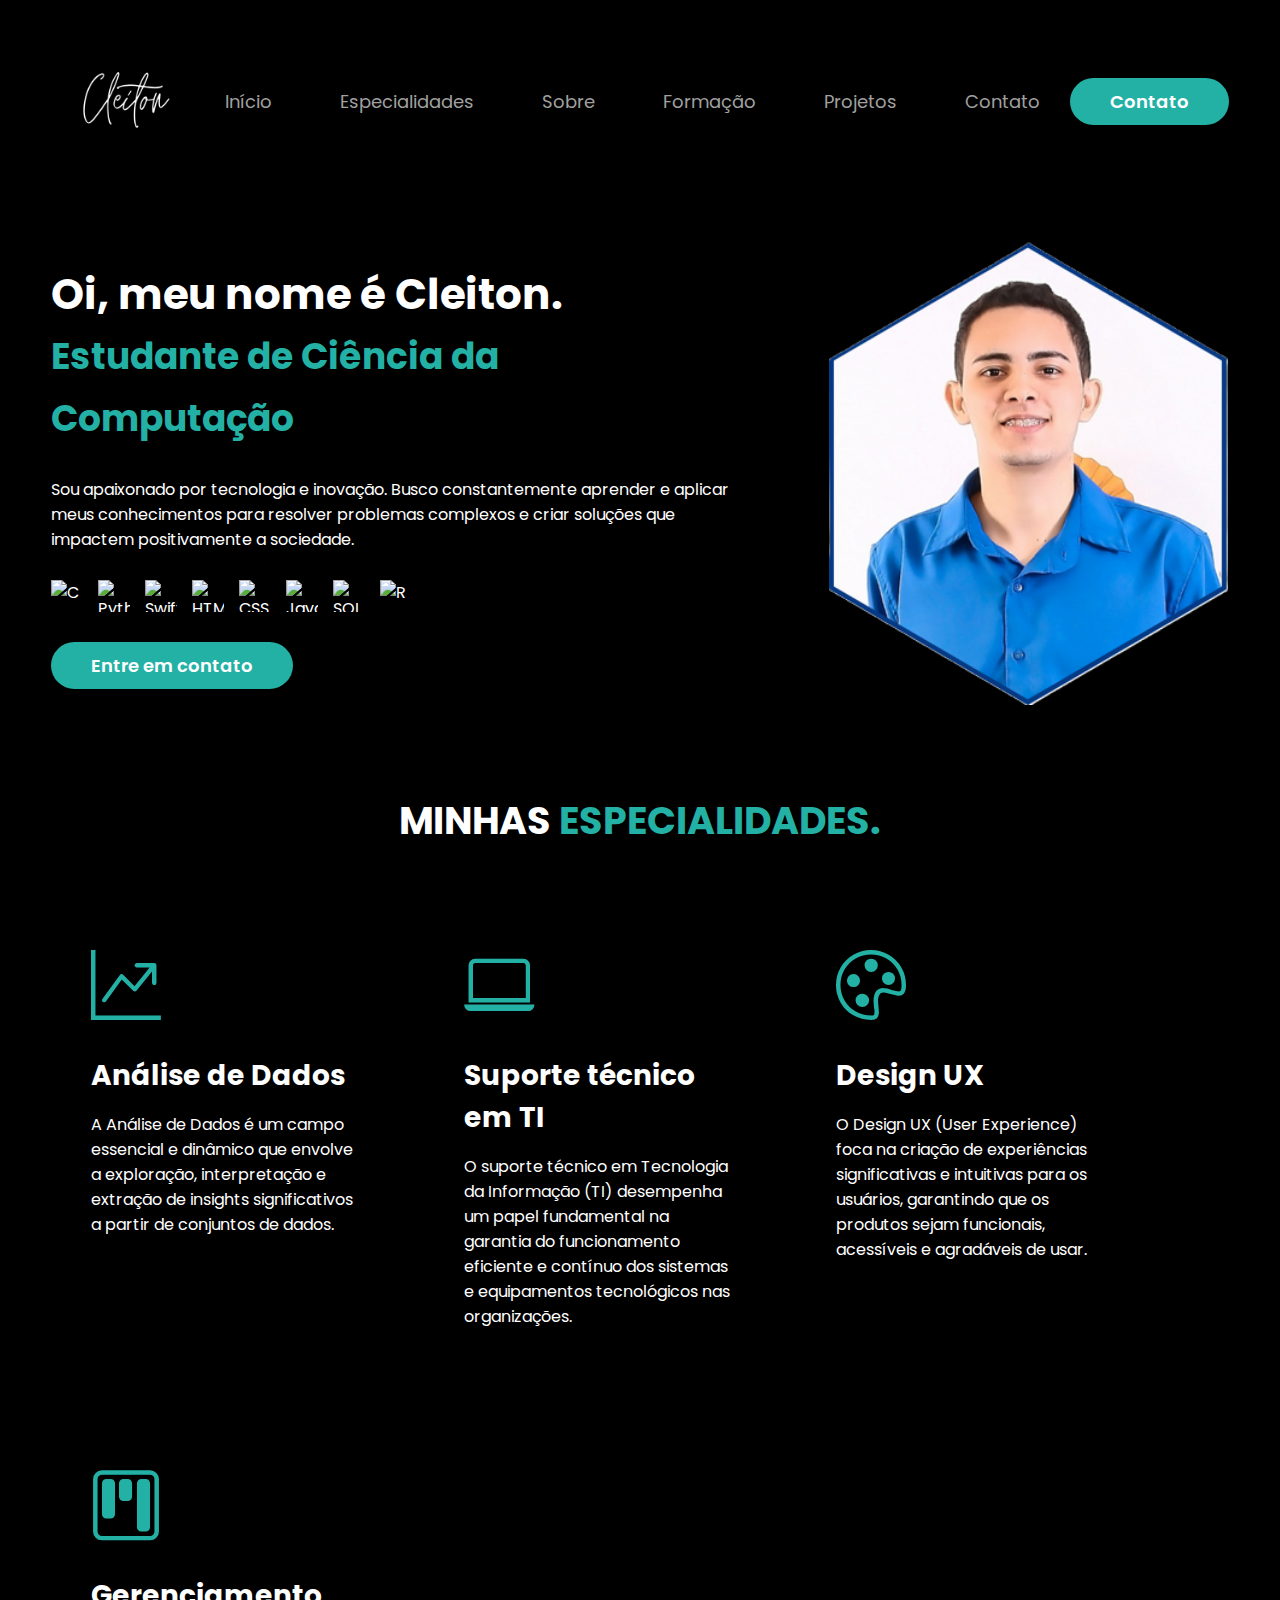
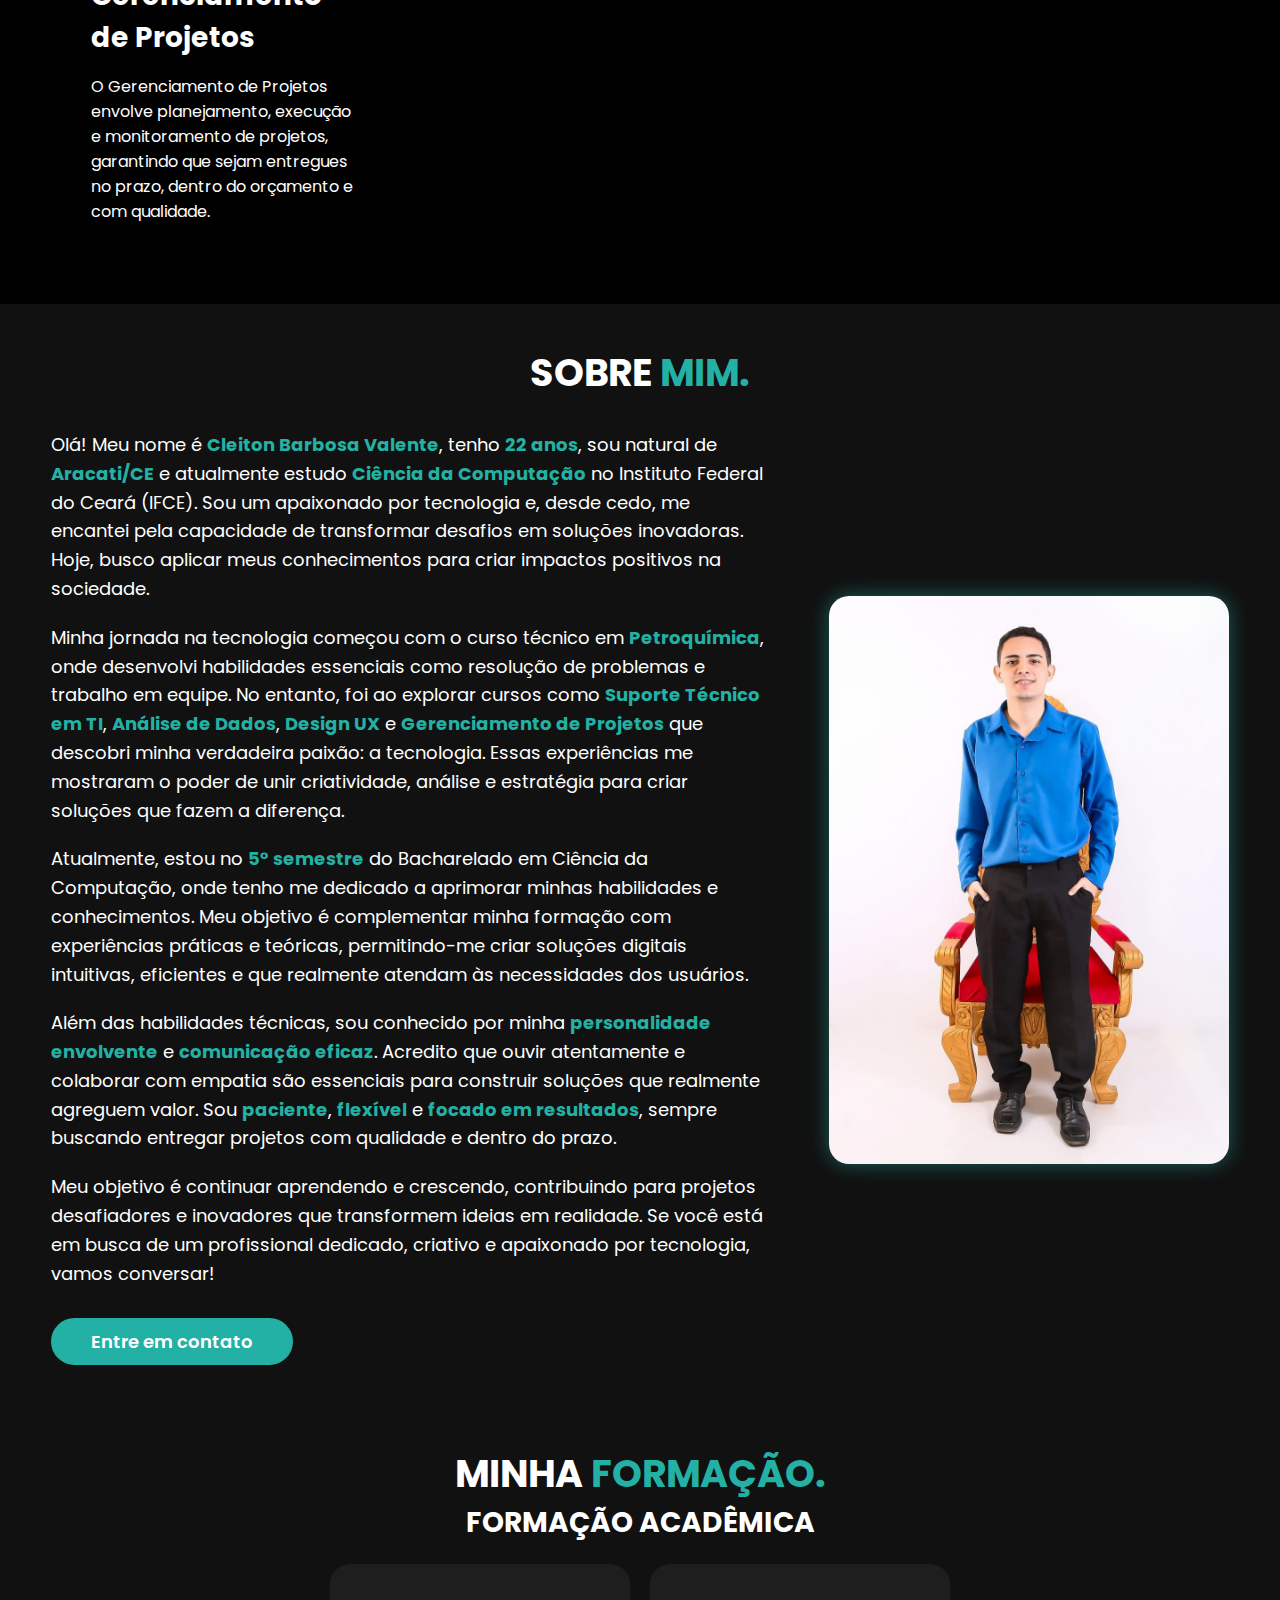
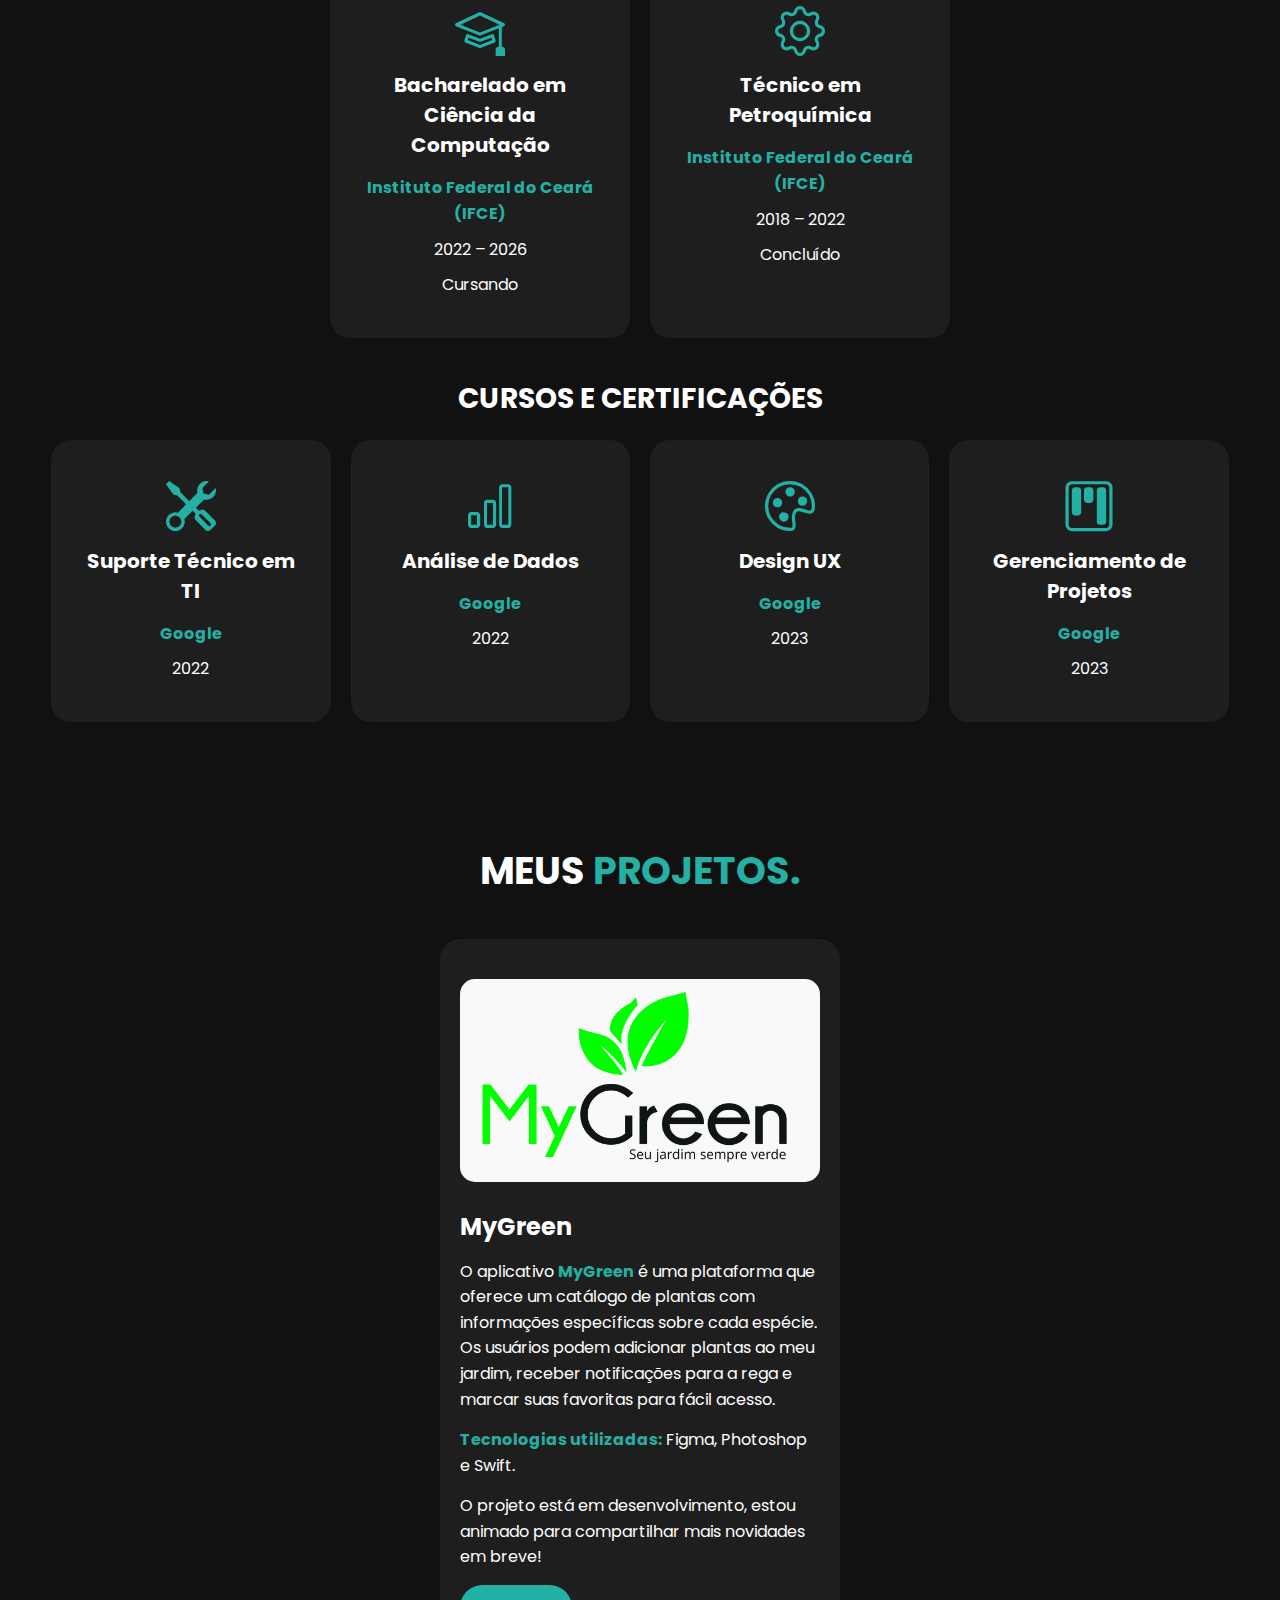
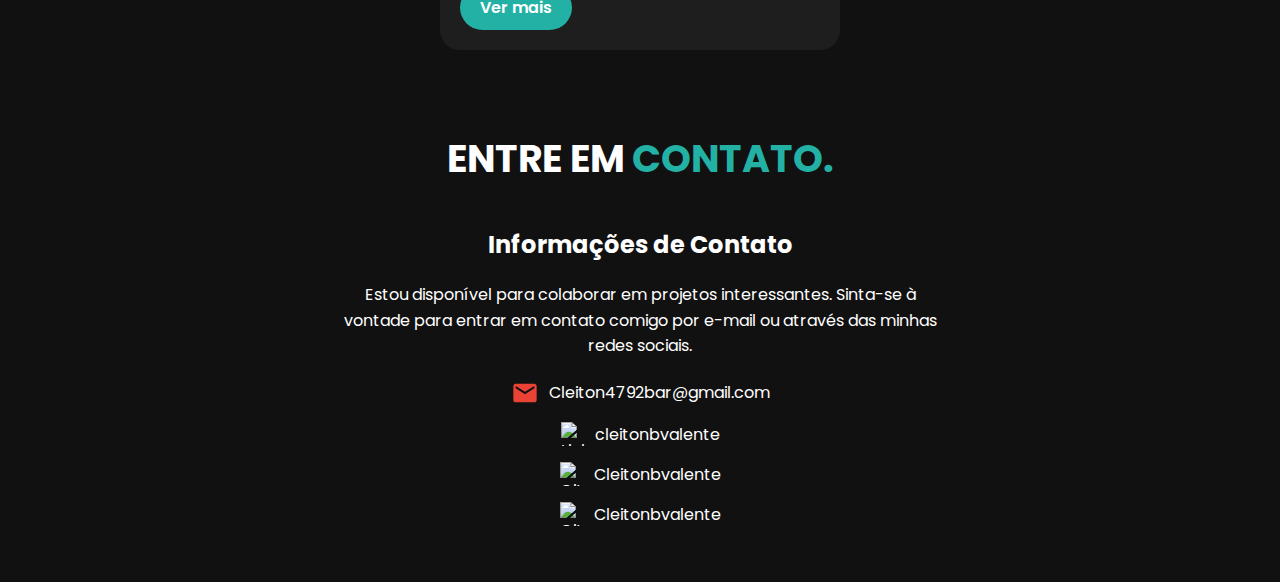
==== commit c5194da6: "Commit" ====
--- a/Portfólio.html
+++ b/Portfólio.html
@@ -38,6 +38,7 @@
                     <li><a href="#">Início</a></li>
                     <li><a href="#especialidades">Especialidades</a></li>
                     <li><a href="#sobre">Sobre</a></li>
+                    <li><a href="#formacao">Formação</a></li>
                     <li><a href="#projetos">Projetos</a></li>
                     <li><a href="#contato">Contato</a></li>
                 </ul>
@@ -157,6 +158,75 @@
                 </div><!--flex-->
             </div><!--interface-->
         </section><!--sobre-->
+
+        <!-- FORMAÇÃO -->
+        <section id="formacao" class="formacao">
+            <div class="interface">
+                <h2 class="titulo">MINHA <span>FORMAÇÃO.</span></h2>
+
+                <!-- Formação Acadêmica -->
+                <div class="formacao-categoria">
+                    <h3>FORMAÇÃO ACADÊMICA</h3>
+                    <div class="flex">
+                        <!-- Bacharelado em Ciência da Computação -->
+                        <div class="formacao-box">
+                            <i class="bi bi-mortarboard"></i>
+                            <h4>Bacharelado em Ciência da Computação</h4>
+                            <p><strong>Instituto Federal do Ceará (IFCE)</strong></p>
+                            <p>2022 – 2026</p>
+                            <p>Cursando</p>
+                        </div>
+
+                        <!-- Técnico em Petroquímica -->
+                        <div class="formacao-box">
+                            <i class="bi bi-gear"></i>
+                            <h4>Técnico em Petroquímica</h4>
+                            <p><strong>Instituto Federal do Ceará (IFCE)</strong></p>
+                            <p>2018 – 2022</p>
+                            <p>Concluído</p>
+                        </div>
+                    </div><!--flex-->
+                </div><!--formacao-categoria-->
+
+                <!-- Cursos e Certificações -->
+                <div class="formacao-categoria">
+                    <h3>CURSOS E CERTIFICAÇÕES</h3>
+                    <div class="flex">
+                        <!-- Suporte Técnico em TI -->
+                        <div class="formacao-box">
+                            <i class="bi bi-tools"></i>
+                            <h4>Suporte Técnico em TI</h4>
+                            <p><strong>Google</strong></p>
+                            <p>2022</p>
+                        </div>
+
+                        <!-- Análise de Dados -->
+                        <div class="formacao-box">
+                            <i class="bi bi-bar-chart"></i>
+                            <h4>Análise de Dados</h4>
+                            <p><strong>Google</strong></p>
+                            <p>2022</p>
+                        </div>
+
+                        <!-- Design UX -->
+                        <div class="formacao-box">
+                            <i class="bi bi-palette"></i>
+                            <h4>Design UX</h4>
+                            <p><strong>Google</strong></p>
+                            <p>2023</p>
+                        </div>
+
+                        <!-- Gerenciamento de Projetos -->
+                        <div class="formacao-box">
+                            <i class="bi bi-kanban"></i>
+                            <h4>Gerenciamento de Projetos</h4>
+                            <p><strong>Google</strong></p>
+                            <p>2023</p>
+                        </div>
+                    </div><!--flex-->
+                </div><!--formacao-categoria-->
+            </div><!--interface-->
+        </section><!--formacao-->
 
         <!-- PROJETOS -->
         <section id="projetos" class="projetos">
@@ -180,12 +250,50 @@
                                 O projeto está em desenvolvimento, estou animado para compartilhar mais novidades em breve!
                             </p>
                             <div class="btn-projeto">
-                                <a href="https://github.com/Cleitonbvalente/MyGreen_" target="_blank">
-                                    <button>Ver Repositório</button>
-                                </a>
+                                <button class="btn-ver-mais" aria-label="Ver mais sobre o projeto MyGreen">Ver mais</button>
                             </div>
                         </div>
                     </div><!--projeto-box-->
+
+                    <!-- Detalhes do Projeto MyGreen (inicialmente oculto) -->
+                    <div class="detalhes-projeto" id="detalhes-mygreen">
+                        <h3>Telas do MyGreen</h3>
+                        <div class="galeria-telas">
+                            <div class="modo-claro">
+                                <h4>Modo Claro</h4>
+                                <div class="imagens">
+                                    <img src="Home Modo claro.png" alt="Tela 1 do MyGreen no modo claro">
+                                    <img src="Meu jardim Modo claro (2).png" alt="Tela 2 do MyGreen no modo claro">
+                                    <img src="Plantas favoritas Modo claro (2).png" alt="Tela 3 do MyGreen no modo claro">
+                                    <img src="Detalhes de plantas Modo claro.png" alt="Tela 4 do MyGreen no modo claro">
+                                    <img src="Detalhes de plantas Modo claro (2).png" alt="Tela 5 do MyGreen no modo claro">
+                                    <img src="Regar planta Modo claro.png" alt="Tela 6 do MyGreen no modo claro">
+                                    <img src="Perfil Modo claro.png" alt="Tela 7 do MyGreen no modo claro">
+                                    <img src="Filtros Modo claro.png" alt="Tela 8 do MyGreen no modo claro">
+                                    <img src="Adicionar plantas Modo claro.png" alt="Tela 9 do MyGreen no modo claro">
+                                </div>
+                            </div>
+                            <div class="modo-escuro">
+                                <h4>Modo Escuro</h4>
+                                <div class="imagens">
+                                    <img src="Home Modo escuro.png" alt="Tela 1 do MyGreen no modo escuro">
+                                    <img src="Meu jardim Modo escuro.png" alt="Tela 2 do MyGreen no modo escuro">
+                                    <img src="Plantas favoritas Modo escuro.png" alt="Tela 3 do MyGreen no modo escuro">
+                                    <img src="Detalhes de plantas Modo escuro.png" alt="Tela 4 do MyGreen no modo escuro">
+                                    <img src="Detalhes de plantas Modo escuro (2).png" alt="Tela 5 do MyGreen no modo escuro">
+                                    <img src="Regar planta Modo escuro.png" alt="Tela 6 do MyGreen no modo escuro">
+                                    <img src="Adicionar plantas Modo escuro.png" alt="Tela 7 do MyGreen no modo escuro">
+                                    <img src="Meu jardim Modo escuro (2).png" alt="Tela 8 do MyGreen no modo escuro">
+                                    <img src="Plantas favoritas Modo escuro (2).png" alt="Tela 9 do MyGreen no modo escuro">
+                                </div>
+                            </div>
+                        </div>
+                        <div class="btn-repositorio">
+                            <a href="https://github.com/Cleitonbvalente/MyGreen_" target="_blank" rel="noopener noreferrer">
+                                <button aria-label="Ver repositório no GitHub">Ver repositório</button>
+                            </a>
+                        </div>
+                    </div><!--detalhes-projeto-->
                 </div><!--flex-->
             </div><!--interface-->
         </section><!--projetos-->
@@ -201,47 +309,39 @@
                         <ul>
                             <li>
                                 <a href="mailto:Cleiton4792bar@gmail.com">
-                                    <img src="https://raw.githubusercontent.com/devicons/devicon/master/icons/gmail/gmail-original.svg" alt="E-mail" width="24px">
-                                    E-mail: Cleiton4792bar@gmail.com
+                                    <svg xmlns="http://www.w3.org/2000/svg" viewBox="0 0 24 24" width="28" height="28">
+                                        <path fill="#EA4335" d="M20 4H4c-1.1 0-1.99.9-1.99 2L2 18c0 1.1.9 2 2 2h16c1.1 0 2-.9 2-2V6c0-1.1-.9-2-2-2zm0 4l-8 5-8-5V6l8 5 8-5v2z"/>
+                                    </svg>                                    
+                                    Cleiton4792bar@gmail.com
                                 </a>
                             </li>
                             <li>
-                                <a href="https://www.linkedin.com/in/cleitonbvalente" target="_blank">
-                                    <img src="https://raw.githubusercontent.com/devicons/devicon/master/icons/linkedin/linkedin-original.svg" alt="LinkedIn" width="24px">
-                                    LinkedIn: cleitonbvalente
+                                <a href="https://www.linkedin.com/in/cleitonbvalente" target="_blank" rel="noopener noreferrer">
+                                    <img src="https://raw.githubusercontent.com/devicons/devicon/master/icons/linkedin/linkedin-original.svg" alt="LinkedIn" title="LinkedIn" width="32px">
+                                    cleitonbvalente
                                 </a>
                             </li>
                             <li>
-                                <a href="https://github.com/Cleitonbvalente" target="_blank">
-                                    <img src="https://raw.githubusercontent.com/devicons/devicon/master/icons/github/github-original.svg" alt="GitHub" width="24px">
-                                    GitHub: Cleitonbvalente
+                                <a href="https://github.com/Cleitonbvalente" target="_blank" rel="noopener noreferrer">
+                                    <img src="https://github.githubassets.com/images/modules/logos_page/GitHub-Mark.png" alt="GitHub" title="GitHub" width="32px">
+                                    Cleitonbvalente
                                 </a>
                             </li>
                             <li>
-                                <a href="https://gitlab.com/Cleitonbvalente" target="_blank">
-                                    <img src="https://raw.githubusercontent.com/devicons/devicon/master/icons/gitlab/gitlab-original.svg" alt="GitLab" width="24px">
-                                    GitLab: Cleitonbvalente
+                                <a href="https://gitlab.com/Cleitonbvalente" target="_blank" rel="noopener noreferrer">
+                                    <img src="https://raw.githubusercontent.com/devicons/devicon/master/icons/gitlab/gitlab-original.svg" alt="GitLab" title="GitLab" width="32px">
+                                    Cleitonbvalente
                                 </a>
                             </li>
                         </ul>
                     </div><!--contato-info-->
-
-                    <div class="form-contato">
-                        <h3>Envie uma Mensagem</h3>
-                        <form action="#" method="post">
-                            <input type="text" name="nome" placeholder="Seu nome" required>
-                            <input type="email" name="email" placeholder="Seu e-mail" required>
-                            <textarea name="mensagem" placeholder="Sua mensagem" rows="5" required></textarea>
-                            <button type="submit" aria-label="Enviar mensagem">Enviar</button>
-                        </form>
-                    </div><!--form-contato-->
                 </div><!--flex-->
             </div><!--interface-->
         </section><!--contato-->
     </main>
 
     <!-- Botão "Voltar ao Topo" -->
-    <a href="#" class="btn-topo" title="Voltar ao topo">
+    <a href="#" class="btn-topo" title="Voltar ao topo" aria-label="Voltar ao topo">
         <i class="bi bi-arrow-up"></i>
     </a>
 
@@ -256,5 +356,19 @@
             }
         });
     </script>
+
+    <!-- Script para Alternar a Exibição dos Detalhes do Projeto -->
+    <script>
+        const btnVerMais = document.querySelector('.btn-ver-mais');
+        const detalhesProjeto = document.getElementById('detalhes-mygreen');
+
+        btnVerMais.addEventListener('click', () => {
+            if (detalhesProjeto.classList.contains('visible')) {
+                detalhesProjeto.classList.remove('visible'); // Oculta a seção
+            } else {
+                detalhesProjeto.classList.add('visible'); // Exibe a seção
+            }
+        });
+    </script>
 </body>
 </html>
--- a/style.css
+++ b/style.css
@@ -78,13 +78,35 @@
     transform: scale(1.05);
 }
 
-header nav ul {
+header nav.menu-desktop ul {
+    display: flex;
+    gap: 20px;
     list-style-type: none;
-}
-
-header nav ul li {
+    margin: 0;
+    padding: 0;
+}
+
+header nav.menu-desktop ul li {
     display: inline-block;
-    padding: 0 40px;
+    padding: 0 24px;
+}
+
+/* Alterações no Menu de Navegação */
+header nav.menu-desktop ul li a {
+    color: #a0a0a0; /* Cinza mais claro */
+    text-decoration: none;
+    font-size: 18px; /* Tamanho da fonte aumentado */
+    transition: color 0.3s ease, transform 0.3s ease;
+}
+
+header nav.menu-desktop ul li a:hover {
+    color: var(--cor-primaria); /* Cor ao passar o mouse */
+    transform: scale(1.05);
+    border-bottom: 2px solid var(--cor-primaria); /* Sublinhado ao passar o mouse */
+}
+
+header .btn-contato {
+    margin-left: auto;
 }
 
 /* ESTILO DO TOPO DO SITE */
@@ -118,7 +140,7 @@
 .tecnologias {
     display: flex;
     gap: 15px;
-    margin: 20px 0;
+    margin: 20px 0 30px;
 }
 
 .tecnologias img {
@@ -221,6 +243,68 @@
 
 section.sobre .btn-contato {
     margin-top: 30px;
+}
+
+/* ESTILO DA SEÇÃO FORMAÇÃO */
+section.formacao {
+    padding: 40px 4%;
+    background-color: #111;
+}
+
+section.formacao .formacao-categoria {
+    margin-bottom: 40px;
+}
+
+section.formacao h3 {
+    color: var(--cor-secundaria);
+    font-size: 28px;
+    margin-bottom: 20px;
+    text-align: center;
+}
+
+section.formacao .flex {
+    gap: 20px;
+    flex-wrap: wrap;
+    justify-content: center;
+}
+
+.formacao-box {
+    background-color: #1e1e1e;
+    border-radius: 20px;
+    padding: 30px;
+    text-align: center;
+    transition: transform 0.3s ease, box-shadow 0.3s ease;
+    flex: 1 1 calc(25% - 40px);
+    max-width: 300px;
+    box-sizing: border-box;
+}
+
+.formacao-box:hover {
+    transform: scale(1.05);
+    box-shadow: 0 0 15px rgba(36, 177, 165, 0.3);
+}
+
+.formacao-box i {
+    font-size: 50px;
+    color: var(--cor-primaria);
+    margin-bottom: 20px;
+}
+
+.formacao-box h4 {
+    color: var(--cor-secundaria);
+    font-size: 20px;
+    margin-bottom: 15px;
+}
+
+.formacao-box p {
+    color: var(--cor-secundaria);
+    font-size: 16px;
+    line-height: 1.6;
+    margin-bottom: 10px;
+}
+
+.formacao-box p strong {
+    color: var(--cor-primaria);
 }
 
 /* ESTILO DA SEÇÃO DE PROJETOS */
@@ -300,19 +384,16 @@
 section.contato {
     padding: 40px 4%;
     background-color: #111;
+    text-align: center; /* Centraliza o conteúdo */
 }
 
 section.contato h2.titulo {
-    margin-bottom: 40px; /* Espaçamento abaixo do título */
-}
-
-section.contato .flex {
-    align-items: flex-start;
-    gap: 60px;
+    margin-bottom: 40px;
 }
 
 .contato-info {
-    flex: 1;
+    max-width: 600px;
+    margin: 0 auto; /* Centraliza o bloco de informações */
 }
 
 .contato-info h3 {
@@ -330,6 +411,7 @@
 
 .contato-info ul {
     list-style-type: none;
+    padding: 0;
 }
 
 .contato-info ul li {
@@ -340,8 +422,9 @@
     color: var(--cor-secundaria);
     text-decoration: none;
     display: flex;
-    align-items: center; /* Alinha ícone e texto verticalmente */
-    gap: 10px; /* Espaço entre o ícone e o texto */
+    align-items: center;
+    justify-content: center; /* Centraliza os ícones e textos */
+    gap: 10px;
     transition: color 0.3s ease;
 }
 
@@ -354,44 +437,147 @@
     height: 24px;
 }
 
-.form-contato {
-    flex: 1;
-}
-
-.form-contato h3 {
+/* BOTÃO "VOLTAR AO TOPO" */
+.btn-topo {
+    position: fixed;
+    bottom: 20px;
+    right: 20px;
+    background-color: var(--cor-primaria);
+    color: var(--cor-secundaria);
+    padding: 10px;
+    border-radius: 50%;
+    text-decoration: none;
+    display: none;
+    transition: background-color 0.3s ease, transform 0.3s ease;
+}
+
+.btn-topo.visible {
+    display: block;
+}
+
+.btn-topo:hover {
+    background-color: var(--cor-destaque);
+    transform: scale(1.1);
+}
+
+/* RESPONSIVIDADE */
+@media (max-width: 768px) {
+    header nav.menu-desktop {
+        display: none;
+    }
+
+    header .btn-contato {
+        display: none;
+    }
+
+    header .menu-mobile {
+        display: block;
+        font-size: 24px;
+        cursor: pointer;
+    }
+
+    section.topo-do-site .flex {
+        flex-direction: column;
+        gap: 30px;
+    }
+
+    .topo-do-site .img-topo-site img {
+        width: 100%;
+        max-width: 300px;
+    }
+
+    section.especialidades .flex {
+        flex-direction: column;
+    }
+
+    .especialidades .especialidades-box {
+        flex: 1 1 100%;
+        max-width: 100%;
+    }
+
+    section.sobre .flex {
+        flex-direction: column;
+    }
+
+    section.sobre .img-sobre img {
+        max-width: 300px;
+    }
+
+    .formacao-box {
+        flex: 1 1 100%;
+        max-width: 100%;
+    }
+
+    .projeto-box {
+        flex: 1 1 100%;
+        max-width: 100%;
+    }
+
+    section.contato .flex {
+        flex-direction: column;
+    }
+}
+/* Estilo da Seção de Detalhes do Projeto */
+.detalhes-projeto {
+    display: none; /* Oculta a seção inicialmente */
+    margin-top: 20px;
+    padding: 20px;
+    background-color: #1e1e1e;
+    border-radius: 20px;
+    box-shadow: 0 0 15px rgba(36, 177, 165, 0.3);
+}
+
+.detalhes-projeto.visible {
+    display: block; /* Exibe a seção quando a classe "visible" é adicionada */
+}
+
+.detalhes-projeto h3 {
     color: var(--cor-secundaria);
     font-size: 24px;
     margin-bottom: 20px;
-}
-
-.form-contato form {
+    text-align: center;
+}
+
+.galeria-telas {
     display: flex;
     flex-direction: column;
-    gap: 15px;
-}
-
-.form-contato input,
-.form-contato textarea {
-    padding: 10px;
-    font-size: 16px;
-    color: var(--cor-secundaria);
-    background-color: #1e1e1e;
-    border: 1px solid #333;
-    border-radius: 5px;
-    outline: none;
-    transition: border-color 0.3s ease;
-}
-
-.form-contato input:focus,
-.form-contato textarea:focus {
-    border-color: var(--cor-primaria);
-}
-
-.form-contato textarea {
-    resize: vertical;
-}
-
-.form-contato button {
+    gap: 20px;
+}
+
+.modo-claro, .modo-escuro {
+    text-align: center;
+}
+
+.modo-claro h4, .modo-escuro h4 {
+    color: var(--cor-secundaria);
+    font-size: 20px;
+    margin-bottom: 10px;
+}
+
+.imagens {
+    display: flex;
+    gap: 10px;
+    justify-content: center;
+    flex-wrap: wrap;
+}
+
+.imagens img {
+    width: 10%; /* Reduz o tamanho das imagens para 20% da largura do contêiner */
+    border-radius: 10px;
+    box-shadow: 0 0 10px rgba(255, 255, 255, 0.1);
+    transition: transform 0.3s ease;
+}
+
+.imagens img:hover {
+    transform: scale(1.05);
+}
+
+.btn-repositorio {
+    text-align: center;
+    margin-top: 20px;
+}
+
+.btn-repositorio button {
     padding: 10px 20px;
     font-size: 16px;
     color: var(--cor-secundaria);
@@ -403,73 +589,20 @@
     transition: background-color 0.3s ease, transform 0.3s ease;
 }
 
-.form-contato button:hover {
+.btn-repositorio button:hover {
     background-color: var(--cor-destaque);
     transform: scale(1.05);
 }
 
-/* BOTÃO "VOLTAR AO TOPO" */
-.btn-topo {
-    position: fixed;
-    bottom: 20px;
-    right: 20px;
-    background-color: var(--cor-primaria);
-    color: var(--cor-secundaria);
-    padding: 10px;
-    border-radius: 50%;
-    text-decoration: none;
-    display: none;
-    transition: background-color 0.3s ease, transform 0.3s ease;
-}
-
-.btn-topo.visible {
-    display: block;
-}
-
-.btn-topo:hover {
-    background-color: var(--cor-destaque);
-    transform: scale(1.1);
-}
-
-/* RESPONSIVIDADE */
+/* Responsividade para telas menores */
 @media (max-width: 768px) {
-    header nav ul li {
-        padding: 0 20px;
-    }
-
-    section.topo-do-site .flex {
-        flex-direction: column;
-        gap: 30px;
-    }
-
-    .topo-do-site .img-topo-site img {
-        width: 100%;
-        max-width: 300px;
-    }
-
-    section.especialidades .flex {
-        flex-direction: column;
-    }
-
-    .especialidades .especialidades-box {
-        flex: 1 1 100%;
-        max-width: 100%;
-    }
-
-    section.sobre .flex {
-        flex-direction: column;
-    }
-
-    section.sobre .img-sobre img {
-        max-width: 300px;
-    }
-
-    .projeto-box {
-        flex: 1 1 100%;
-        max-width: 100%;
-    }
-
-    section.contato .flex {
-        flex-direction: column;
-    }
-}
+    .imagens img {
+        width: 30%; /* Aumenta o tamanho das imagens para 30% em telas menores */
+    }
+}
+
+@media (max-width: 480px) {
+    .imagens img {
+        width: 45%; /* Aumenta o tamanho das imagens para 45% em telas muito pequenas */
+    }
+}
